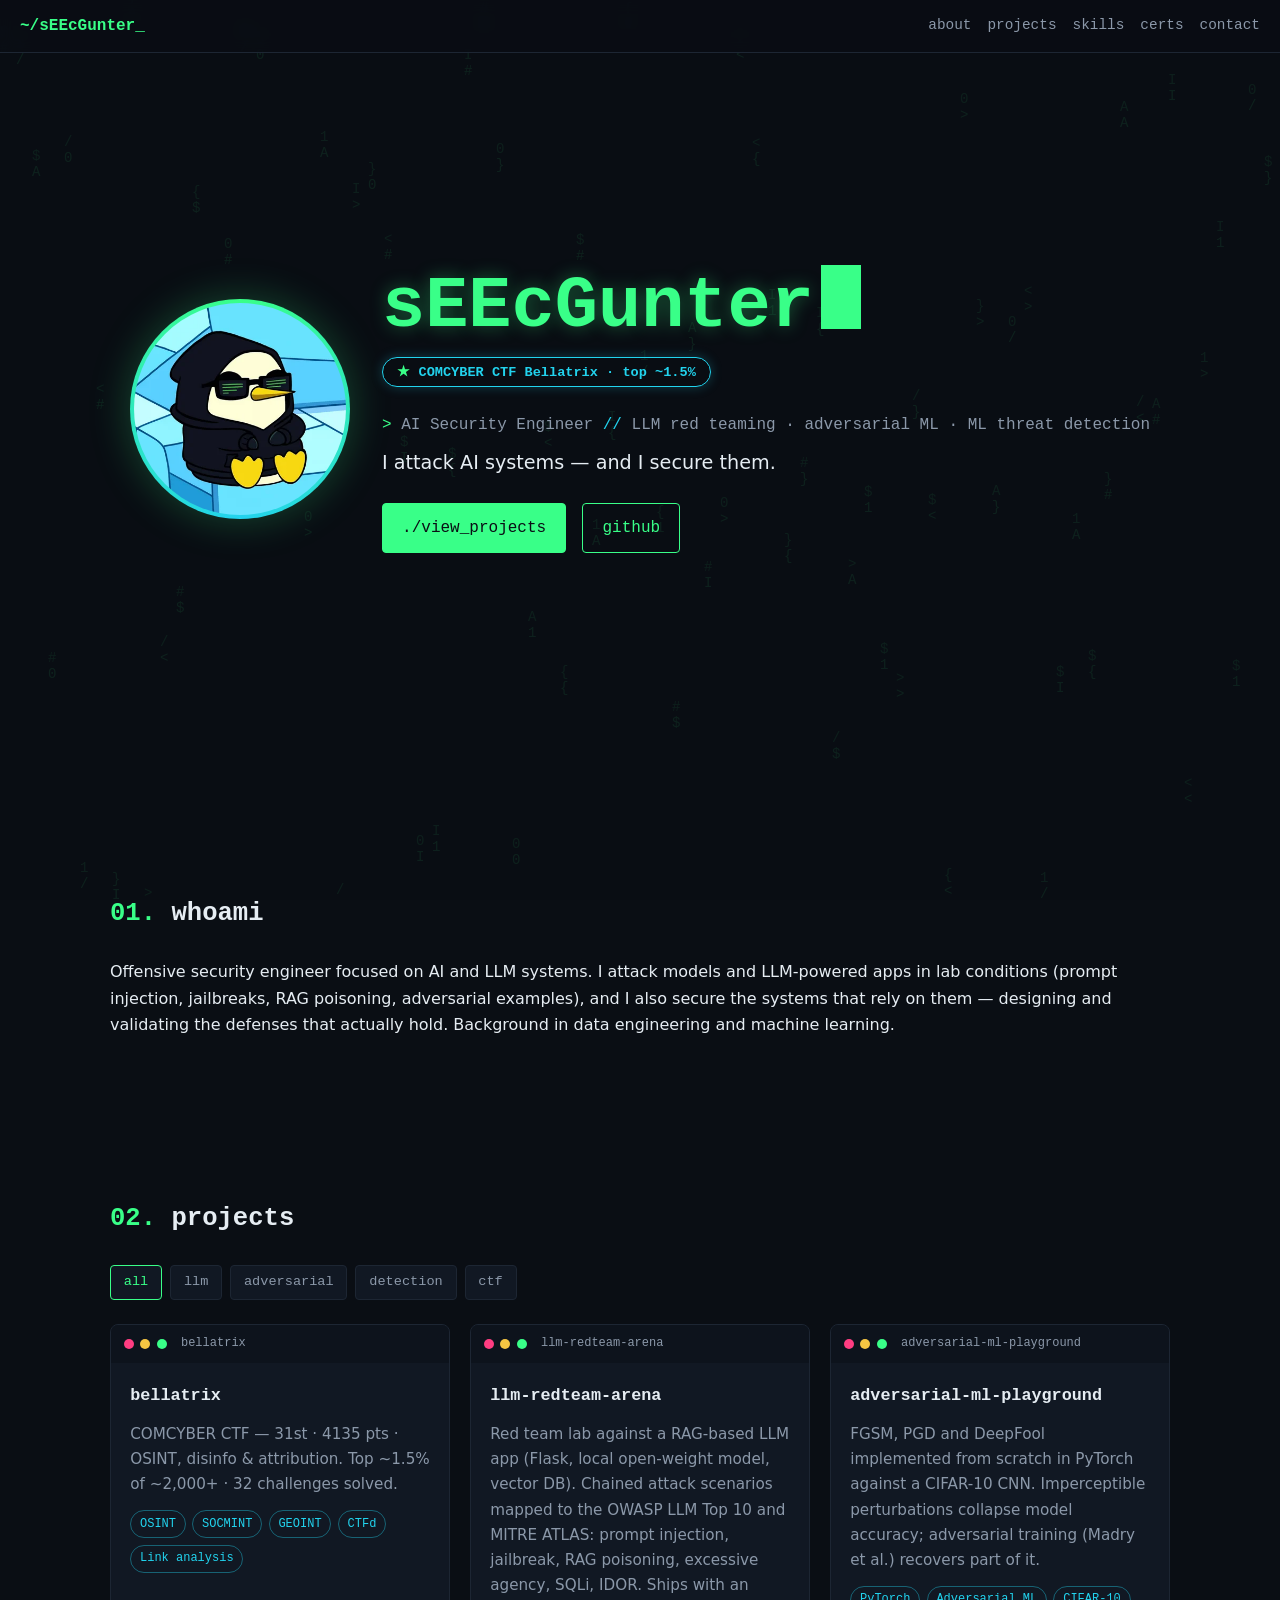
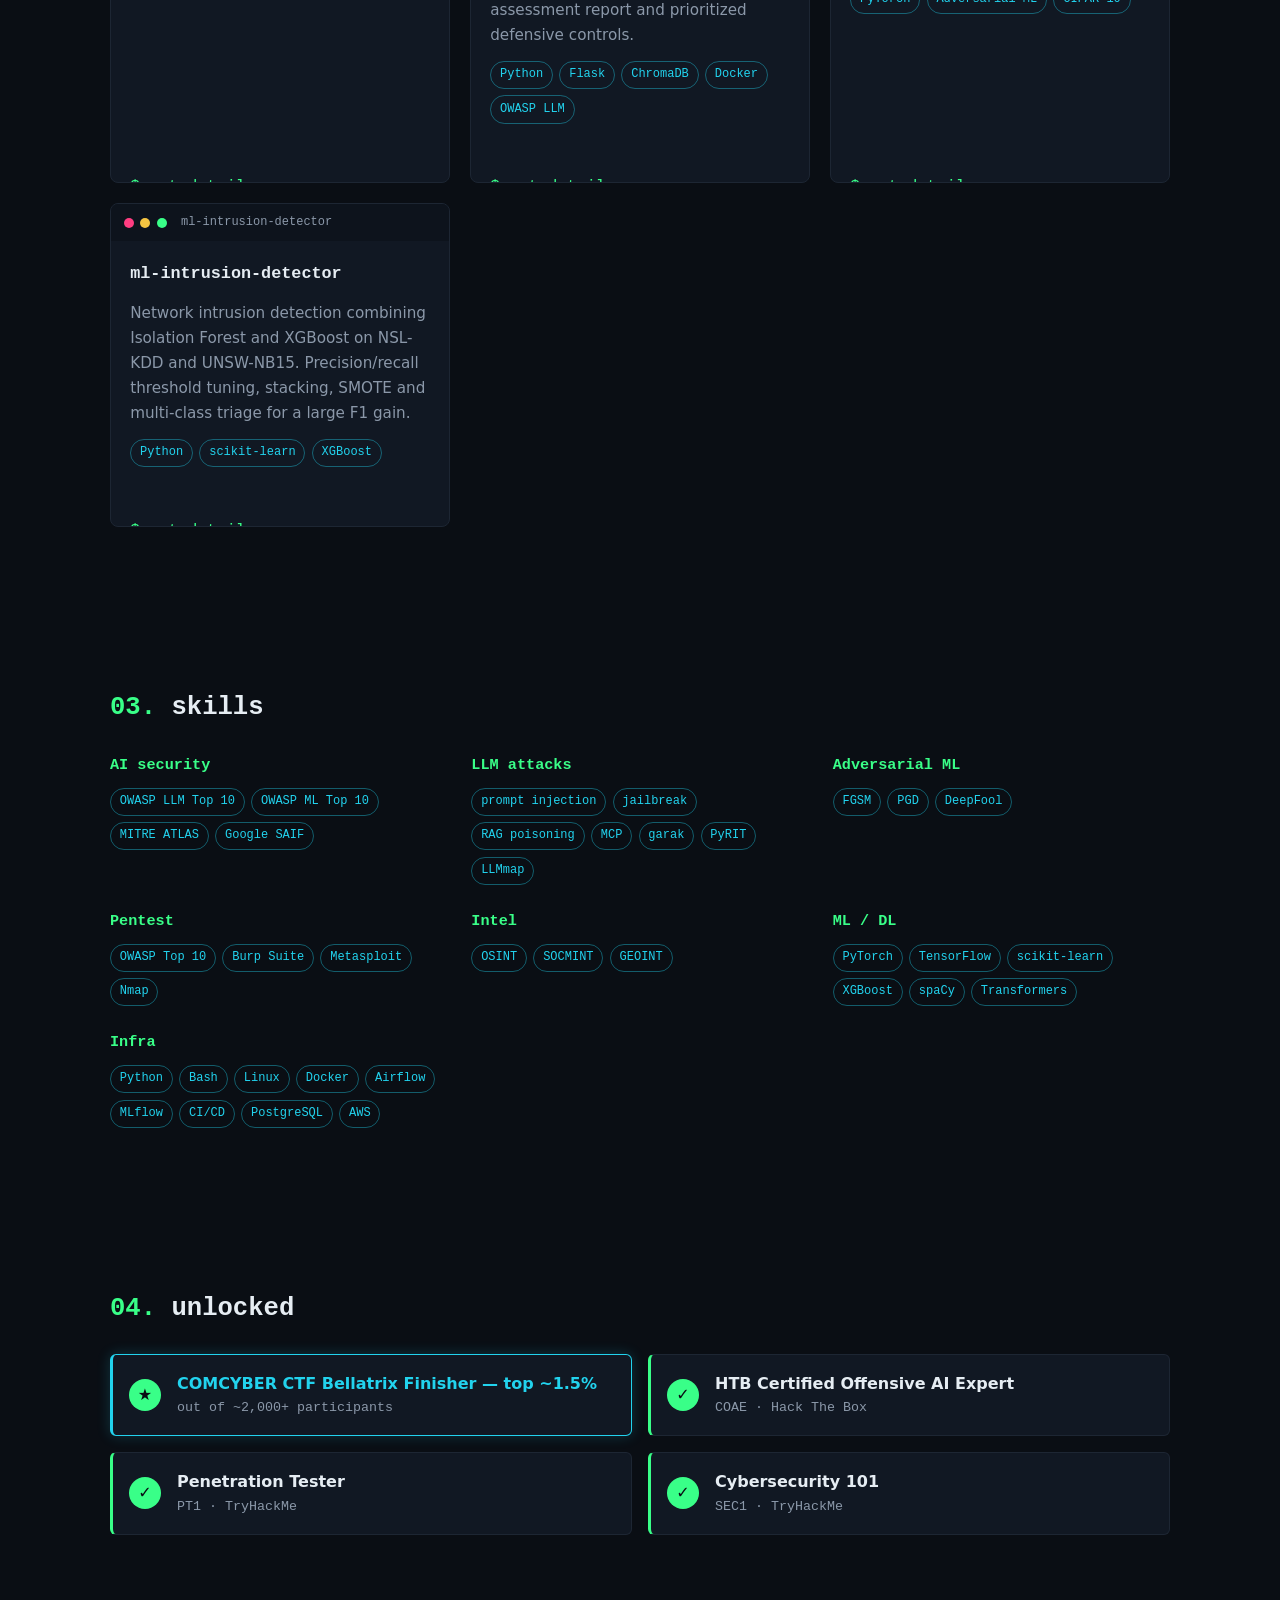
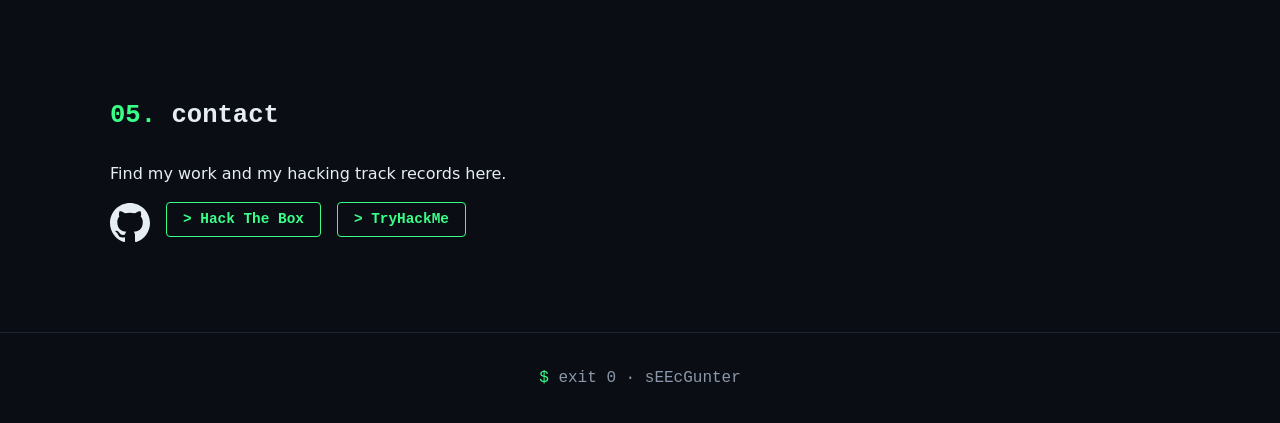
==== index.html @ 74805ffe "feat: Bellatrix CTF page + home card (top ~1.5% / ~2,000+)" ====
<!doctype html>
<html lang="en">
<head>
<meta charset="utf-8">
<meta name="viewport" content="width=device-width,initial-scale=1">
<title>sEEcGunter // AI Security Engineer</title>
<meta name="description" content="sEEcGunter: AI security engineer. LLM red teaming, adversarial ML and ML-based threat detection.">
<meta property="og:title" content="sEEcGunter // AI Security Engineer">
<meta property="og:description" content="Breaking AI systems to defend them better.">
<meta property="og:image" content="https://seecgunter.github.io/assets/avatar.webp">
<meta name="theme-color" content="#0a0e14">
<link rel="icon" href="assets/favicon.png">
<link rel="stylesheet" href="style.css">
</head>
<body>
<a class="skip" href="#main">Skip to content</a>
<canvas id="rain" aria-hidden="true"></canvas>
<header class="nav">
  <a class="brand" href="#top">~/sEEcGunter<span class="blink">_</span></a>
  <nav aria-label="Main">
    <a href="#about">about</a><a href="#projects">projects</a><a href="#skills">skills</a><a href="#certs">certs</a><a href="#contact">contact</a>
  </nav>
</header>
<main id="main">
<section id="top" class="hero">
  <div class="avatar-wrap"><img src="assets/avatar.webp" alt="sEEcGunter avatar: a hooded penguin wearing terminal sunglasses" width="200" height="200"></div>
  <div>
    <h1><span id="type" data-text="sEEcGunter">sEEcGunter</span><span class="cursor" aria-hidden="true"></span></h1>
    <p class="badge-ctf"><span class="g">★</span> COMCYBER CTF Bellatrix · top ~1.5%</p>
    <p class="prompt"><span class="g">&gt;</span> AI Security Engineer <span class="c">//</span> LLM red teaming · adversarial ML · ML threat detection</p>
    <p class="tag">I attack AI systems — and I secure them.</p>
    <div class="cta"><a class="btn" href="#projects">./view_projects</a><a class="btn ghost" href="https://github.com/sEEcGunter" rel="noopener">github</a></div>
  </div>
</section>

<section id="about" class="reveal">
  <h2><span class="g">01.</span> whoami</h2>
  <p>Offensive security engineer focused on AI and LLM systems. I attack models and LLM-powered apps in lab conditions (prompt injection, jailbreaks, RAG poisoning, adversarial examples), and I also secure the systems that rely on them — designing and validating the defenses that actually hold. Background in data engineering and machine learning.</p>
</section>

<section id="projects" class="reveal">
  <h2><span class="g">02.</span> projects</h2>
  <div class="filters" role="group" aria-label="Filter projects">
    <button class="on" data-f="all">all</button><button data-f="llm">llm</button><button data-f="adv">adversarial</button><button data-f="ids">detection</button><button data-f="ctf">ctf</button>
  </div>
  <div class="grid" id="grid">
    <article class="card" data-cat="ctf">
      <div class="bar"><i></i><i></i><i></i><span>bellatrix</span></div>
      <div class="body"><h3>bellatrix</h3>
      <p>COMCYBER CTF — 31st · 4135 pts · OSINT, disinfo &amp; attribution. Top ~1.5% of ~2,000+ · 32 challenges solved.</p>
      <ul class="tags"><li>OSINT</li><li>SOCMINT</li><li>GEOINT</li><li>CTFd</li><li>Link analysis</li></ul>
      <a class="link stretch" href="projects/bellatrix.html">$ cat details →</a></div>
    </article>
    <article class="card" data-cat="llm">
      <div class="bar"><i></i><i></i><i></i><span>llm-redteam-arena</span></div>
      <div class="body"><h3>llm-redteam-arena</h3>
      <p>Red team lab against a RAG-based LLM app (Flask, local open-weight model, vector DB). Chained attack scenarios mapped to the OWASP LLM Top 10 and MITRE ATLAS: prompt injection, jailbreak, RAG poisoning, excessive agency, SQLi, IDOR. Ships with an assessment report and prioritized defensive controls.</p>
      <ul class="tags"><li>Python</li><li>Flask</li><li>ChromaDB</li><li>Docker</li><li>OWASP LLM</li></ul>
      <a class="link stretch" href="projects/llm-redteam-arena.html">$ cat details →</a></div>
    </article>
    <article class="card" data-cat="adv">
      <div class="bar"><i></i><i></i><i></i><span>adversarial-ml-playground</span></div>
      <div class="body"><h3>adversarial-ml-playground</h3>
      <p>FGSM, PGD and DeepFool implemented from scratch in PyTorch against a CIFAR-10 CNN. Imperceptible perturbations collapse model accuracy; adversarial training (Madry et al.) recovers part of it.</p>
      <ul class="tags"><li>PyTorch</li><li>Adversarial ML</li><li>CIFAR-10</li></ul>
      <a class="link stretch" href="projects/adversarial-ml-playground.html">$ cat details →</a></div>
    </article>
    <article class="card" data-cat="ids">
      <div class="bar"><i></i><i></i><i></i><span>ml-intrusion-detector</span></div>
      <div class="body"><h3>ml-intrusion-detector</h3>
      <p>Network intrusion detection combining Isolation Forest and XGBoost on NSL-KDD and UNSW-NB15. Precision/recall threshold tuning, stacking, SMOTE and multi-class triage for a large F1 gain.</p>
      <ul class="tags"><li>Python</li><li>scikit-learn</li><li>XGBoost</li></ul>
      <a class="link stretch" href="projects/ml-intrusion-detector.html">$ cat details →</a></div>
    </article>
  </div>
</section>

<section id="skills" class="reveal">
  <h2><span class="g">03.</span> skills</h2>
  <div class="skills">
    <div><h3>AI security</h3><ul class="tags"><li>OWASP LLM Top 10</li><li>OWASP ML Top 10</li><li>MITRE ATLAS</li><li>Google SAIF</li></ul></div>
    <div><h3>LLM attacks</h3><ul class="tags"><li>prompt injection</li><li>jailbreak</li><li>RAG poisoning</li><li>MCP</li><li>garak</li><li>PyRIT</li><li>LLMmap</li></ul></div>
    <div><h3>Adversarial ML</h3><ul class="tags"><li>FGSM</li><li>PGD</li><li>DeepFool</li></ul></div>
    <div><h3>Pentest</h3><ul class="tags"><li>OWASP Top 10</li><li>Burp Suite</li><li>Metasploit</li><li>Nmap</li></ul></div>
    <div><h3>Intel</h3><ul class="tags"><li>OSINT</li><li>SOCMINT</li><li>GEOINT</li></ul></div>
    <div><h3>ML / DL</h3><ul class="tags"><li>PyTorch</li><li>TensorFlow</li><li>scikit-learn</li><li>XGBoost</li><li>spaCy</li><li>Transformers</li></ul></div>
    <div><h3>Infra</h3><ul class="tags"><li>Python</li><li>Bash</li><li>Linux</li><li>Docker</li><li>Airflow</li><li>MLflow</li><li>CI/CD</li><li>PostgreSQL</li><li>AWS</li></ul></div>
  </div>
</section>

<section id="certs" class="reveal">
  <h2><span class="g">04.</span> unlocked</h2>
  <ul class="certs">
    <li class="cert-top"><span class="k">★</span><b>COMCYBER CTF Bellatrix Finisher — top ~1.5%</b><small>out of ~2,000+ participants</small></li>
    <li><span class="k">✓</span><b>HTB Certified Offensive AI Expert</b><small>COAE · Hack The Box</small></li>
    <li><span class="k">✓</span><b>Penetration Tester</b><small>PT1 · TryHackMe</small></li>
    <li><span class="k">✓</span><b>Cybersecurity 101</b><small>SEC1 · TryHackMe</small></li>
  </ul>
</section>

<section id="contact" class="reveal">
  <h2><span class="g">05.</span> contact</h2>
  <p>Find my work and my hacking track records here.</p>
  <div class="socials">
  <a class="gh" href="https://github.com/sEEcGunter" rel="noopener noreferrer" aria-label="sEEcGunter on GitHub">
    <svg viewBox="0 0 16 16" width="40" height="40" aria-hidden="true"><path fill="currentColor" d="M8 0C3.58 0 0 3.58 0 8c0 3.54 2.29 6.53 5.47 7.59.4.07.55-.17.55-.38 0-.19-.01-.82-.01-1.49-2.01.37-2.53-.49-2.69-.94-.09-.23-.48-.94-.82-1.13-.28-.15-.68-.52-.01-.53.63-.01 1.08.58 1.23.82.72 1.21 1.87.87 2.33.66.07-.52.28-.87.51-1.07-1.78-.2-3.64-.89-3.64-3.95 0-.87.31-1.59.82-2.15-.08-.2-.36-1.02.08-2.12 0 0 .67-.21 2.2.82.64-.18 1.32-.27 2-.27.68 0 1.36.09 2 .27 1.53-1.04 2.2-.82 2.2-.82.44 1.1.16 1.92.08 2.12.51.56.82 1.27.82 2.15 0 3.07-1.87 3.75-3.65 3.95.29.25.54.73.54 1.48 0 1.07-.01 1.93-.01 2.2 0 .21.15.46.55.38A8.013 8.013 0 0016 8c0-4.42-3.58-8-8-8z"/></svg>
  </a>
  <a class="plat" href="https://profile.hackthebox.com/profile/019c6d99-c4ce-72be-875d-35ab79f6ef11" rel="noopener noreferrer">&gt; Hack The Box</a>
  <a class="plat" href="https://tryhackme.com/p/sEEcGunter" rel="noopener noreferrer">&gt; TryHackMe</a>
  </div>
</section>
</main>
<footer><span class="g">$</span> exit 0 · sEEcGunter</footer>
<script src="main.js"></script>
</body>
</html>
---- style.css ----
:root{--bg:#0a0e14;--sf:#111823;--tx:#e6edf3;--mu:#8b98a9;--g:#39ff88;--c:#22d3ee;--m:#ff3d81;--mono:ui-monospace,SFMono-Regular,Menlo,Consolas,monospace}
*{box-sizing:border-box;margin:0;padding:0}
html{scroll-behavior:smooth}
body{background:var(--bg);color:var(--tx);font:16px/1.65 system-ui,sans-serif}
#rain{position:fixed;inset:0;z-index:-1;opacity:.08}
a{color:var(--c)}
.g{color:var(--g)}.c{color:var(--c)}
.skip{position:absolute;left:-999px}.skip:focus{left:1rem;top:1rem;background:var(--g);color:var(--bg);padding:.5rem;z-index:9}
:focus-visible{outline:2px solid var(--g);outline-offset:3px}
.nav{position:sticky;top:0;z-index:5;display:flex;justify-content:space-between;align-items:center;gap:1rem;flex-wrap:wrap;padding:.8rem 1.25rem;background:rgba(10,14,20,.85);backdrop-filter:blur(8px);border-bottom:1px solid #1d2633;font-family:var(--mono)}
.brand{color:var(--g);text-decoration:none;font-weight:700}
.nav nav{display:flex;gap:1rem;flex-wrap:wrap}
.nav nav a{color:var(--mu);text-decoration:none;font-size:.9rem}
.nav nav a.active,.nav nav a:hover{color:var(--g)}
main{max-width:1100px;margin:0 auto;padding:0 1.25rem}
section{padding:5rem 0}
h1,h2,h3{font-family:var(--mono)}
h2{font-size:1.6rem;margin-bottom:1.5rem}
.hero{min-height:min(90vh,760px);display:flex;flex-direction:column;justify-content:center;gap:2rem;padding-top:2rem}
.avatar-wrap{width:160px;height:160px;border-radius:50%;padding:4px;background:conic-gradient(var(--g),var(--c),var(--g));animation:spin 6s linear infinite;box-shadow:0 0 40px rgba(57,255,136,.25)}
.avatar-wrap img{width:100%;height:100%;border-radius:50%;display:block;animation:spin 6s linear infinite reverse}
@keyframes spin{to{transform:rotate(360deg)}}
h1{font-size:clamp(2.4rem,8vw,4.5rem);line-height:1.1;color:var(--g);text-shadow:0 0 18px rgba(57,255,136,.35)}
.cursor{display:inline-block;width:.55em;height:.9em;background:var(--g);margin-left:.1em;vertical-align:-.05em;animation:bl 1s steps(1) infinite}
.blink{animation:bl 1s steps(1) infinite}
@keyframes bl{50%{opacity:0}}
.prompt{font-family:var(--mono);color:var(--mu);margin:1rem 0 .5rem}
.tag{font-size:1.2rem}
.cta{display:flex;gap:1rem;margin-top:1.5rem;flex-wrap:wrap}
.btn{font-family:var(--mono);padding:.7rem 1.2rem;border:1px solid var(--g);color:var(--bg);background:var(--g);text-decoration:none;border-radius:4px;transition:.2s}
.btn:hover{box-shadow:0 0 20px rgba(57,255,136,.5)}
.btn.ghost{background:transparent;color:var(--g)}
.filters{display:flex;gap:.5rem;flex-wrap:wrap;margin-bottom:1.5rem}
.filters button{font:inherit;font-family:var(--mono);font-size:.85rem;background:var(--sf);color:var(--mu);border:1px solid #1d2633;padding:.35rem .8rem;border-radius:4px;cursor:pointer}
.filters button.on,.filters button:hover{color:var(--g);border-color:var(--g)}
.grid{display:grid;gap:1.25rem;grid-template-columns:1fr}
.card{background:var(--sf);border:1px solid #1d2633;border-radius:8px;overflow:hidden;transition:transform .25s,border-color .25s,box-shadow .25s;transform-style:preserve-3d}
.card:hover{border-color:var(--g);box-shadow:0 0 24px rgba(57,255,136,.18)}
.card.hide{display:none}
.bar{display:flex;align-items:center;gap:.4rem;padding:.55rem .8rem;background:#0d131c;font-family:var(--mono);font-size:.75rem;color:var(--mu)}
.bar i{width:10px;height:10px;border-radius:50%;background:var(--m)}.bar i:nth-child(2){background:#f5c542}.bar i:nth-child(3){background:var(--g)}
.bar span{margin-left:.5rem}
.body{padding:1.2rem;display:flex;flex-direction:column;gap:.8rem;height:100%}
.body h3{color:var(--tx);font-size:1.05rem}
.body p{color:var(--mu);font-size:.95rem}
.tags{list-style:none;display:flex;flex-wrap:wrap;gap:.4rem}
.tags li{font-family:var(--mono);font-size:.75rem;padding:.2rem .55rem;border:1px solid rgba(34,211,238,.4);color:var(--c);border-radius:999px}
.link{font-family:var(--mono);color:var(--g);text-decoration:none;margin-top:auto}
.skills{display:grid;gap:1.5rem;grid-template-columns:1fr}
.skills h3{font-size:.95rem;color:var(--g);margin-bottom:.6rem}
.certs{list-style:none;display:grid;gap:1rem;grid-template-columns:1fr}
.certs li{display:grid;grid-template-columns:auto 1fr;column-gap:1rem;align-items:center;background:var(--sf);border:1px solid #1d2633;border-left:3px solid var(--g);padding:1rem;border-radius:6px}
.certs .k{grid-row:span 2;color:var(--bg);background:var(--g);width:2rem;height:2rem;border-radius:50%;display:grid;place-items:center;font-weight:700}
.certs small{color:var(--mu);font-family:var(--mono)}
.gh{display:inline-block;color:var(--tx);margin-top:1rem;transition:.2s}.gh:hover{color:var(--g);transform:scale(1.1)}
footer{text-align:center;padding:2rem;font-family:var(--mono);color:var(--mu);border-top:1px solid #1d2633}
.reveal{opacity:0;transform:translateY(12px);transition:opacity .6s,transform .6s}
.reveal.in{opacity:1;transform:none}
@media(min-width:768px){.grid,.skills,.certs{grid-template-columns:repeat(2,1fr)}.hero{flex-direction:row;align-items:center}.avatar-wrap{width:220px;height:220px;flex-shrink:0}}
@media(min-width:1100px){.grid,.skills{grid-template-columns:repeat(3,1fr)}}
@media(prefers-reduced-motion:reduce){*{animation:none!important;transition:none!important;scroll-behavior:auto!important}.reveal{opacity:1;transform:none}#rain{display:none}}
.card{position:relative;cursor:pointer}
.link.stretch::after{content:"";position:absolute;inset:0}
.badge-ctf{display:inline-block;font:600 .85rem var(--mono);color:var(--c);border:1px solid var(--c);border-radius:999px;padding:.35rem .9rem;margin:.6rem 0;box-shadow:0 0 12px rgba(34,211,238,.25)}
.cert-top{border-color:var(--c)!important;box-shadow:0 0 14px rgba(34,211,238,.2)}
.cert-top b{color:var(--c)}
.socials{display:flex;gap:1rem;align-items:center;flex-wrap:wrap}
.plat{font:600 .9rem var(--mono);color:var(--g);border:1px solid var(--g);border-radius:4px;padding:.55rem 1rem;text-decoration:none}
.plat:hover,.plat:focus-visible{background:rgba(57,255,136,.1);box-shadow:0 0 12px rgba(57,255,136,.3)}
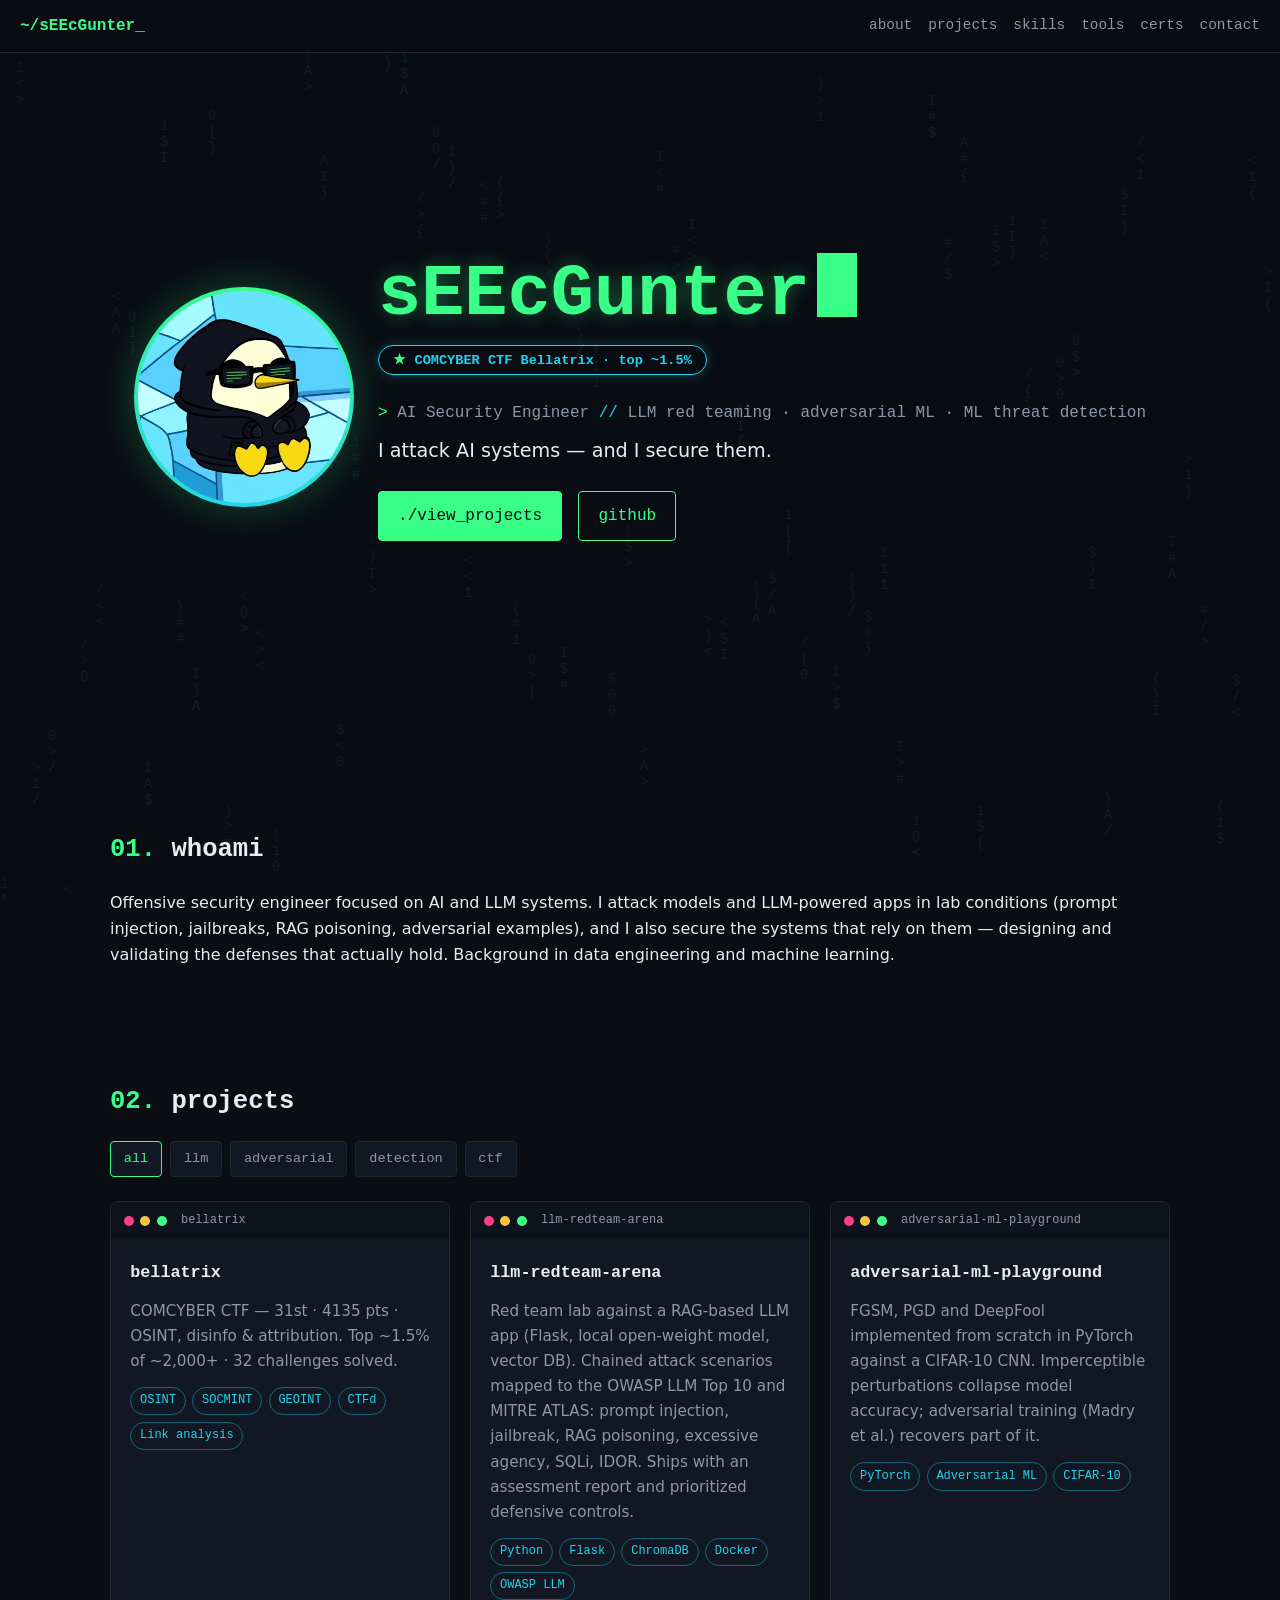
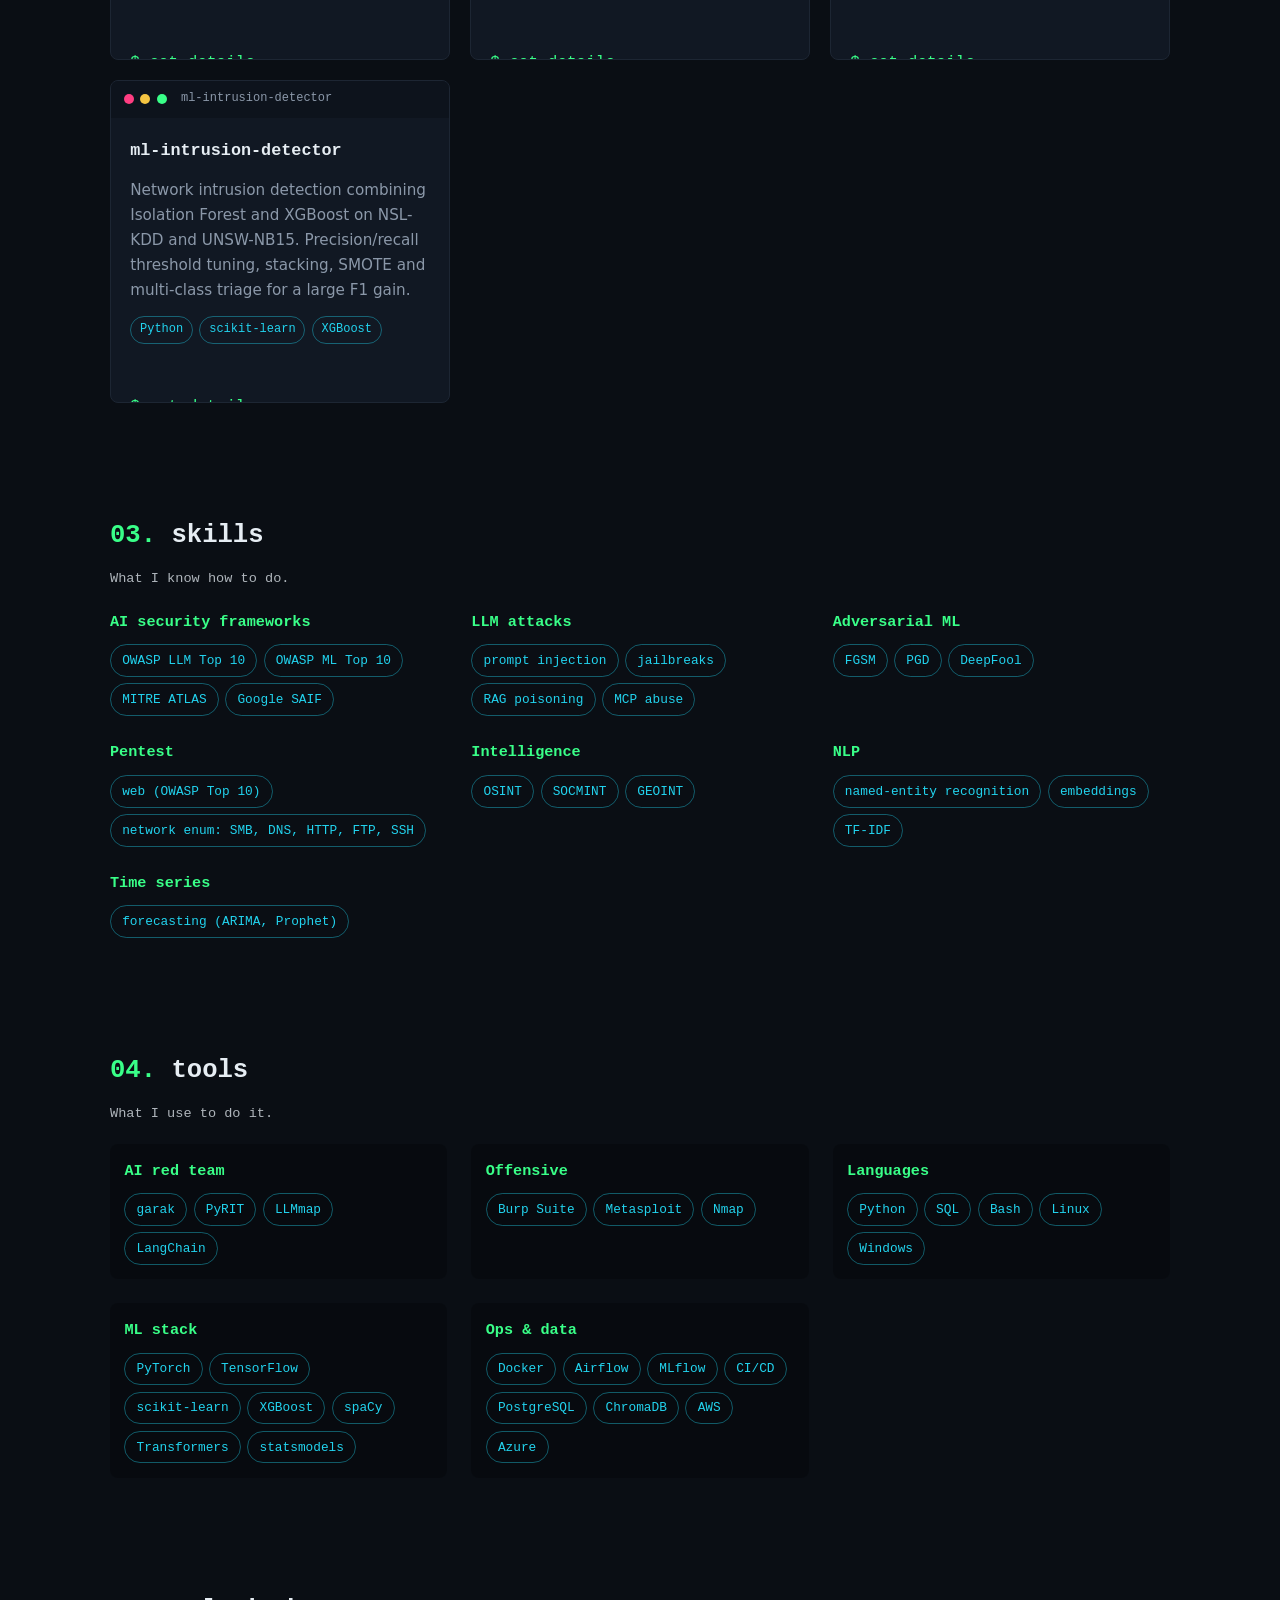
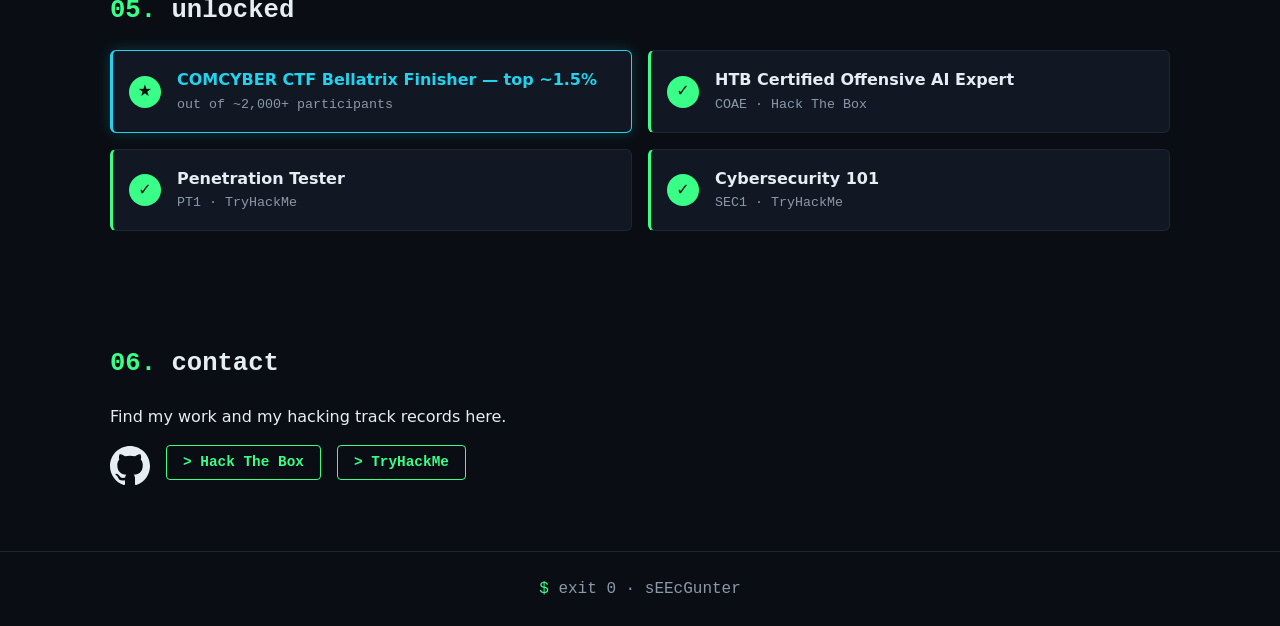
==== commit 946be1b7: "Split Skills and Tools sections" ====
--- a/index.html
+++ b/index.html
@@ -18,7 +18,7 @@
 <header class="nav">
   <a class="brand" href="#top">~/sEEcGunter<span class="blink">_</span></a>
   <nav aria-label="Main">
-    <a href="#about">about</a><a href="#projects">projects</a><a href="#skills">skills</a><a href="#certs">certs</a><a href="#contact">contact</a>
+    <a href="#about">about</a><a href="#projects">projects</a><a href="#skills">skills</a><a href="#tools">tools</a><a href="#certs">certs</a><a href="#contact">contact</a>
   </nav>
 </header>
 <main id="main">
@@ -77,19 +77,32 @@
 
 <section id="skills" class="reveal">
   <h2><span class="g">03.</span> skills</h2>
+  <p class="sub">What I know how to do.</p>
   <div class="skills">
-    <div><h3>AI security</h3><ul class="tags"><li>OWASP LLM Top 10</li><li>OWASP ML Top 10</li><li>MITRE ATLAS</li><li>Google SAIF</li></ul></div>
-    <div><h3>LLM attacks</h3><ul class="tags"><li>prompt injection</li><li>jailbreak</li><li>RAG poisoning</li><li>MCP</li><li>garak</li><li>PyRIT</li><li>LLMmap</li></ul></div>
+    <div><h3>AI security frameworks</h3><ul class="tags"><li>OWASP LLM Top 10</li><li>OWASP ML Top 10</li><li>MITRE ATLAS</li><li>Google SAIF</li></ul></div>
+    <div><h3>LLM attacks</h3><ul class="tags"><li>prompt injection</li><li>jailbreaks</li><li>RAG poisoning</li><li>MCP abuse</li></ul></div>
     <div><h3>Adversarial ML</h3><ul class="tags"><li>FGSM</li><li>PGD</li><li>DeepFool</li></ul></div>
-    <div><h3>Pentest</h3><ul class="tags"><li>OWASP Top 10</li><li>Burp Suite</li><li>Metasploit</li><li>Nmap</li></ul></div>
-    <div><h3>Intel</h3><ul class="tags"><li>OSINT</li><li>SOCMINT</li><li>GEOINT</li></ul></div>
-    <div><h3>ML / DL</h3><ul class="tags"><li>PyTorch</li><li>TensorFlow</li><li>scikit-learn</li><li>XGBoost</li><li>spaCy</li><li>Transformers</li></ul></div>
-    <div><h3>Infra</h3><ul class="tags"><li>Python</li><li>Bash</li><li>Linux</li><li>Docker</li><li>Airflow</li><li>MLflow</li><li>CI/CD</li><li>PostgreSQL</li><li>AWS</li></ul></div>
+    <div><h3>Pentest</h3><ul class="tags"><li>web (OWASP Top 10)</li><li>network enum: SMB, DNS, HTTP, FTP, SSH</li></ul></div>
+    <div><h3>Intelligence</h3><ul class="tags"><li>OSINT</li><li>SOCMINT</li><li>GEOINT</li></ul></div>
+    <div><h3>NLP</h3><ul class="tags"><li>named-entity recognition</li><li>embeddings</li><li>TF-IDF</li></ul></div>
+    <div><h3>Time series</h3><ul class="tags"><li>forecasting (ARIMA, Prophet)</li></ul></div>
+  </div>
+</section>
+
+<section id="tools" class="reveal tools-sec">
+  <h2><span class="g">04.</span> tools</h2>
+  <p class="sub">What I use to do it.</p>
+  <div class="skills tools">
+    <div><h3>AI red team</h3><ul class="tags"><li>garak</li><li>PyRIT</li><li>LLMmap</li><li>LangChain</li></ul></div>
+    <div><h3>Offensive</h3><ul class="tags"><li>Burp Suite</li><li>Metasploit</li><li>Nmap</li></ul></div>
+    <div><h3>Languages</h3><ul class="tags"><li>Python</li><li>SQL</li><li>Bash</li><li>Linux</li><li>Windows</li></ul></div>
+    <div><h3>ML stack</h3><ul class="tags"><li>PyTorch</li><li>TensorFlow</li><li>scikit-learn</li><li>XGBoost</li><li>spaCy</li><li>Transformers</li><li>statsmodels</li></ul></div>
+    <div><h3>Ops &amp; data</h3><ul class="tags"><li>Docker</li><li>Airflow</li><li>MLflow</li><li>CI/CD</li><li>PostgreSQL</li><li>ChromaDB</li><li>AWS</li><li>Azure</li></ul></div>
   </div>
 </section>
 
 <section id="certs" class="reveal">
-  <h2><span class="g">04.</span> unlocked</h2>
+  <h2><span class="g">05.</span> unlocked</h2>
   <ul class="certs">
     <li class="cert-top"><span class="k">★</span><b>COMCYBER CTF Bellatrix Finisher — top ~1.5%</b><small>out of ~2,000+ participants</small></li>
     <li><span class="k">✓</span><b>HTB Certified Offensive AI Expert</b><small>COAE · Hack The Box</small></li>
@@ -99,7 +112,7 @@
 </section>
 
 <section id="contact" class="reveal">
-  <h2><span class="g">05.</span> contact</h2>
+  <h2><span class="g">06.</span> contact</h2>
   <p>Find my work and my hacking track records here.</p>
   <div class="socials">
   <a class="gh" href="https://github.com/sEEcGunter" rel="noopener noreferrer" aria-label="sEEcGunter on GitHub">
--- a/style.css
+++ b/style.css
@@ -13,10 +13,10 @@
 .nav nav a{color:var(--mu);text-decoration:none;font-size:.9rem}
 .nav nav a.active,.nav nav a:hover{color:var(--g)}
 main{max-width:1100px;margin:0 auto;padding:0 1.25rem}
-section{padding:5rem 0}
+section{padding:3.5rem 0}
 h1,h2,h3{font-family:var(--mono)}
-h2{font-size:1.6rem;margin-bottom:1.5rem}
-.hero{min-height:min(90vh,760px);display:flex;flex-direction:column;justify-content:center;gap:2rem;padding-top:2rem}
+h2{font-size:1.6rem;margin-bottom:1.15rem}
+.hero{min-height:min(88vh,720px);display:flex;flex-direction:column;justify-content:center;gap:1.5rem;padding-top:1.5rem}
 .avatar-wrap{width:160px;height:160px;border-radius:50%;padding:4px;background:conic-gradient(var(--g),var(--c),var(--g));animation:spin 6s linear infinite;box-shadow:0 0 40px rgba(57,255,136,.25)}
 .avatar-wrap img{width:100%;height:100%;border-radius:50%;display:block;animation:spin 6s linear infinite reverse}
 @keyframes spin{to{transform:rotate(360deg)}}
@@ -53,7 +53,7 @@
 .certs .k{grid-row:span 2;color:var(--bg);background:var(--g);width:2rem;height:2rem;border-radius:50%;display:grid;place-items:center;font-weight:700}
 .certs small{color:var(--mu);font-family:var(--mono)}
 .gh{display:inline-block;color:var(--tx);margin-top:1rem;transition:.2s}.gh:hover{color:var(--g);transform:scale(1.1)}
-footer{text-align:center;padding:2rem;font-family:var(--mono);color:var(--mu);border-top:1px solid #1d2633}
+footer{text-align:center;padding:1.5rem;font-family:var(--mono);color:var(--mu);border-top:1px solid #1d2633}
 .reveal{opacity:0;transform:translateY(12px);transition:opacity .6s,transform .6s}
 .reveal.in{opacity:1;transform:none}
 @media(min-width:768px){.grid,.skills,.certs{grid-template-columns:repeat(2,1fr)}.hero{flex-direction:row;align-items:center}.avatar-wrap{width:220px;height:220px;flex-shrink:0}}
@@ -67,3 +67,7 @@
 .socials{display:flex;gap:1rem;align-items:center;flex-wrap:wrap}
 .plat{font:600 .9rem var(--mono);color:var(--g);border:1px solid var(--g);border-radius:4px;padding:.55rem 1rem;text-decoration:none}
 .plat:hover,.plat:focus-visible{background:rgba(57,255,136,.1);box-shadow:0 0 12px rgba(57,255,136,.3)}
+
+.sub{font-family:var(--mono);font-size:.85rem;opacity:.75;margin:-.5rem 0 1.2rem}
+.skills .tags li{font-size:.8rem;padding:.3rem .7rem}
+.tools > div{background:rgba(0,0,0,.25);border-radius:8px;padding:.9rem}
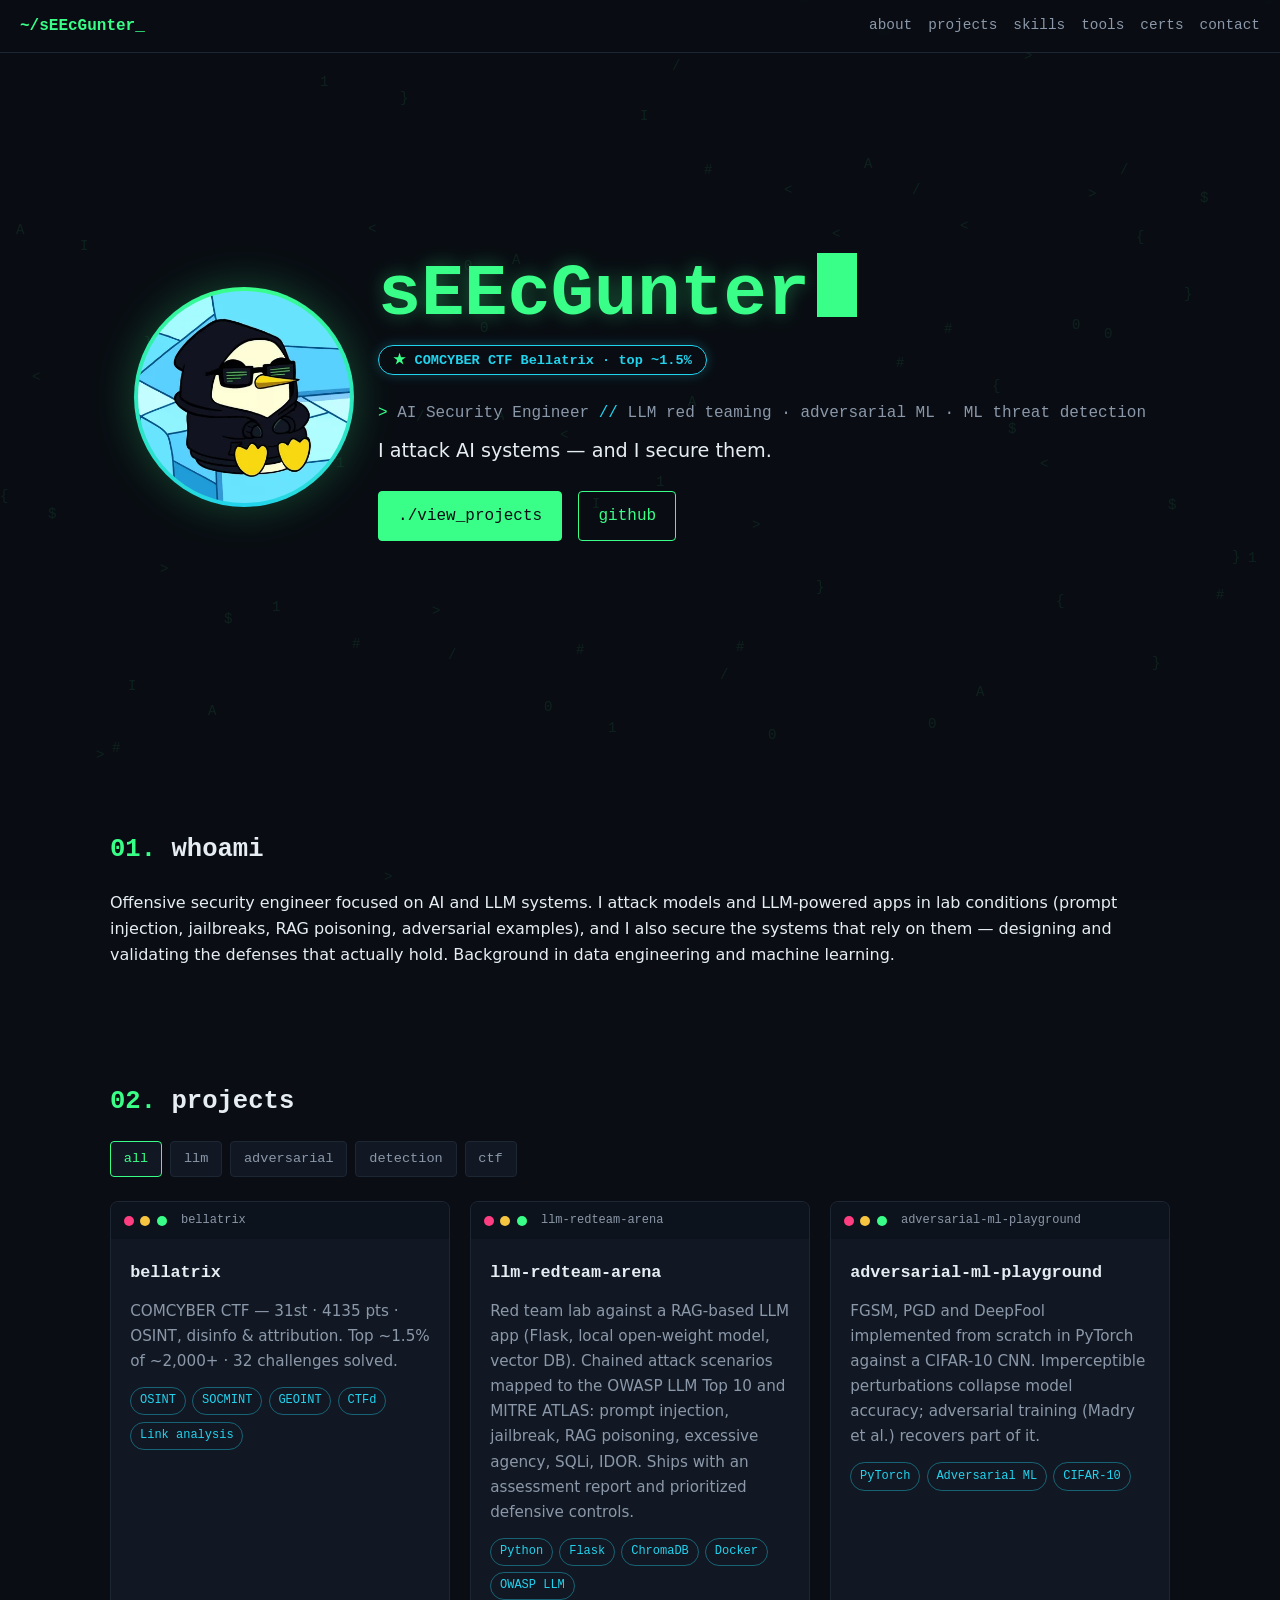
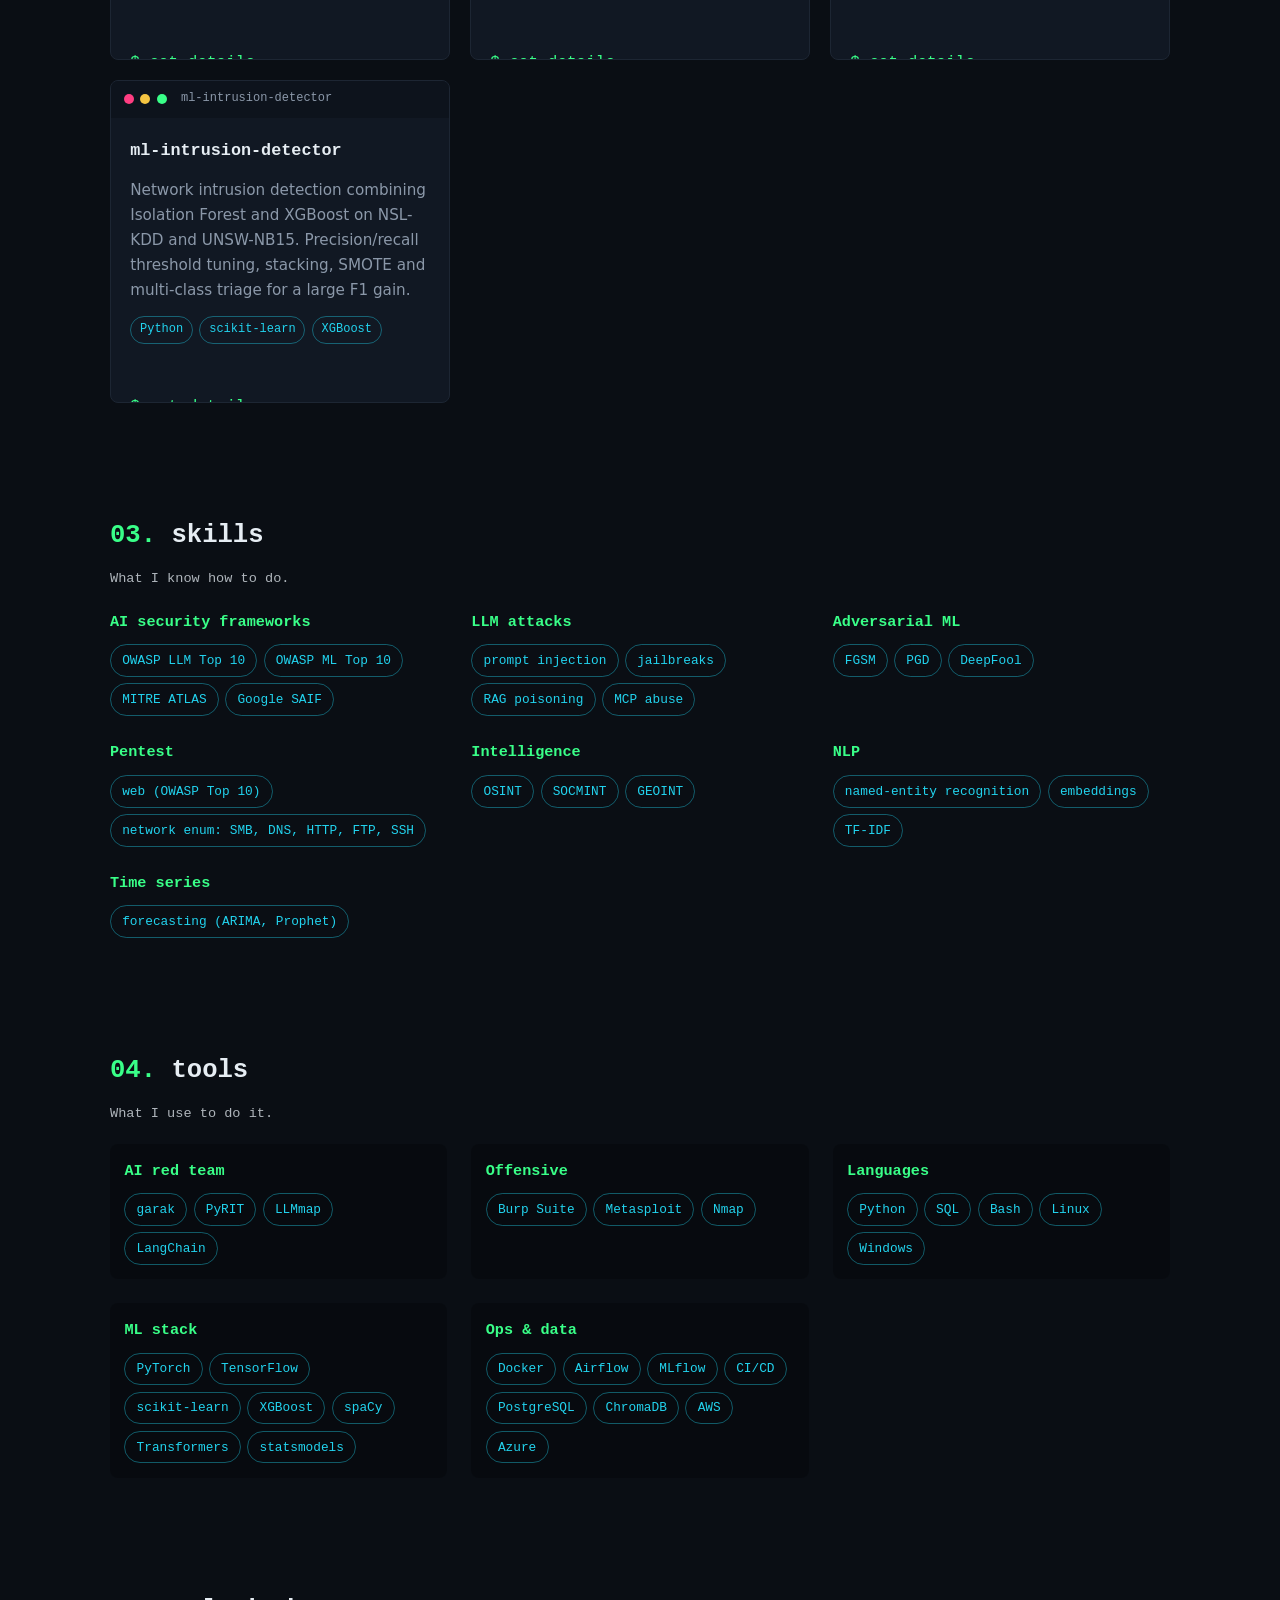
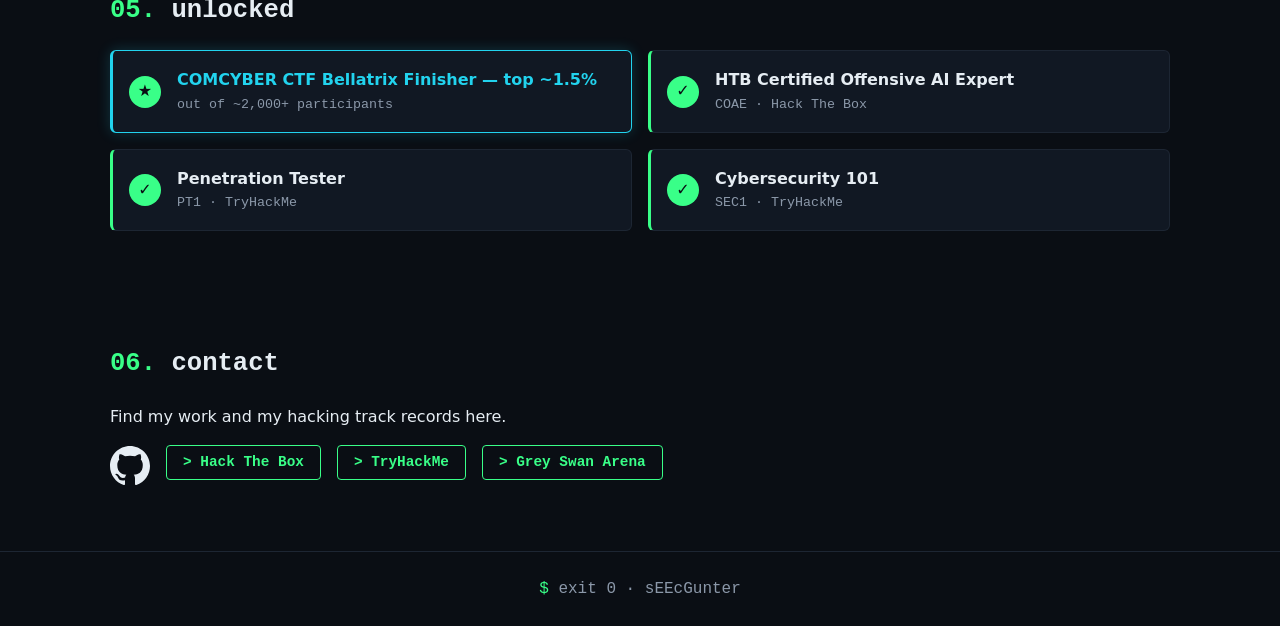
==== commit 45b467e6: "Add Grey Swan Arena contact link" ====
--- a/index.html
+++ b/index.html
@@ -120,6 +120,7 @@
   </a>
   <a class="plat" href="https://profile.hackthebox.com/profile/019c6d99-c4ce-72be-875d-35ab79f6ef11" rel="noopener noreferrer">&gt; Hack The Box</a>
   <a class="plat" href="https://tryhackme.com/p/sEEcGunter" rel="noopener noreferrer">&gt; TryHackMe</a>
+  <a class="plat" href="https://app.grayswan.ai/arena/user/6a9add301ba06ae57cdb62d8" rel="noopener noreferrer">&gt; Grey Swan Arena</a>
   </div>
 </section>
 </main>
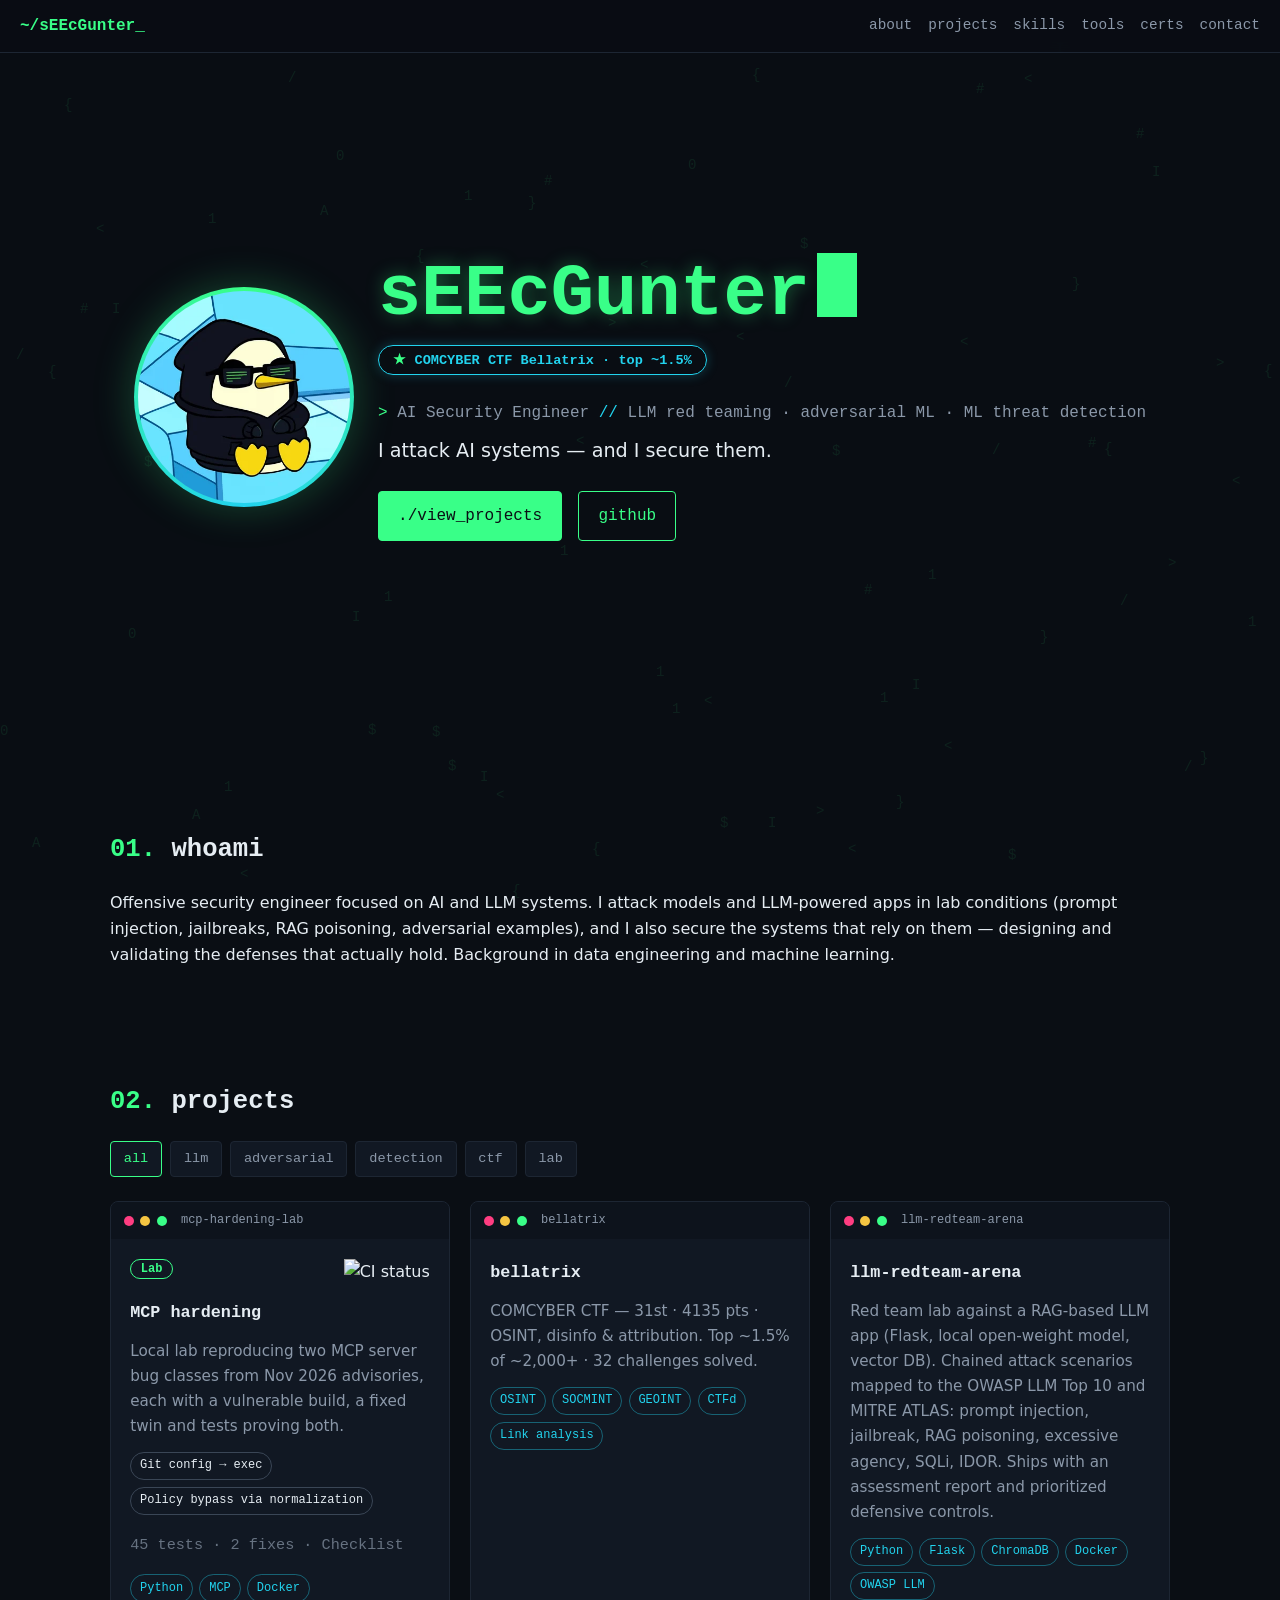
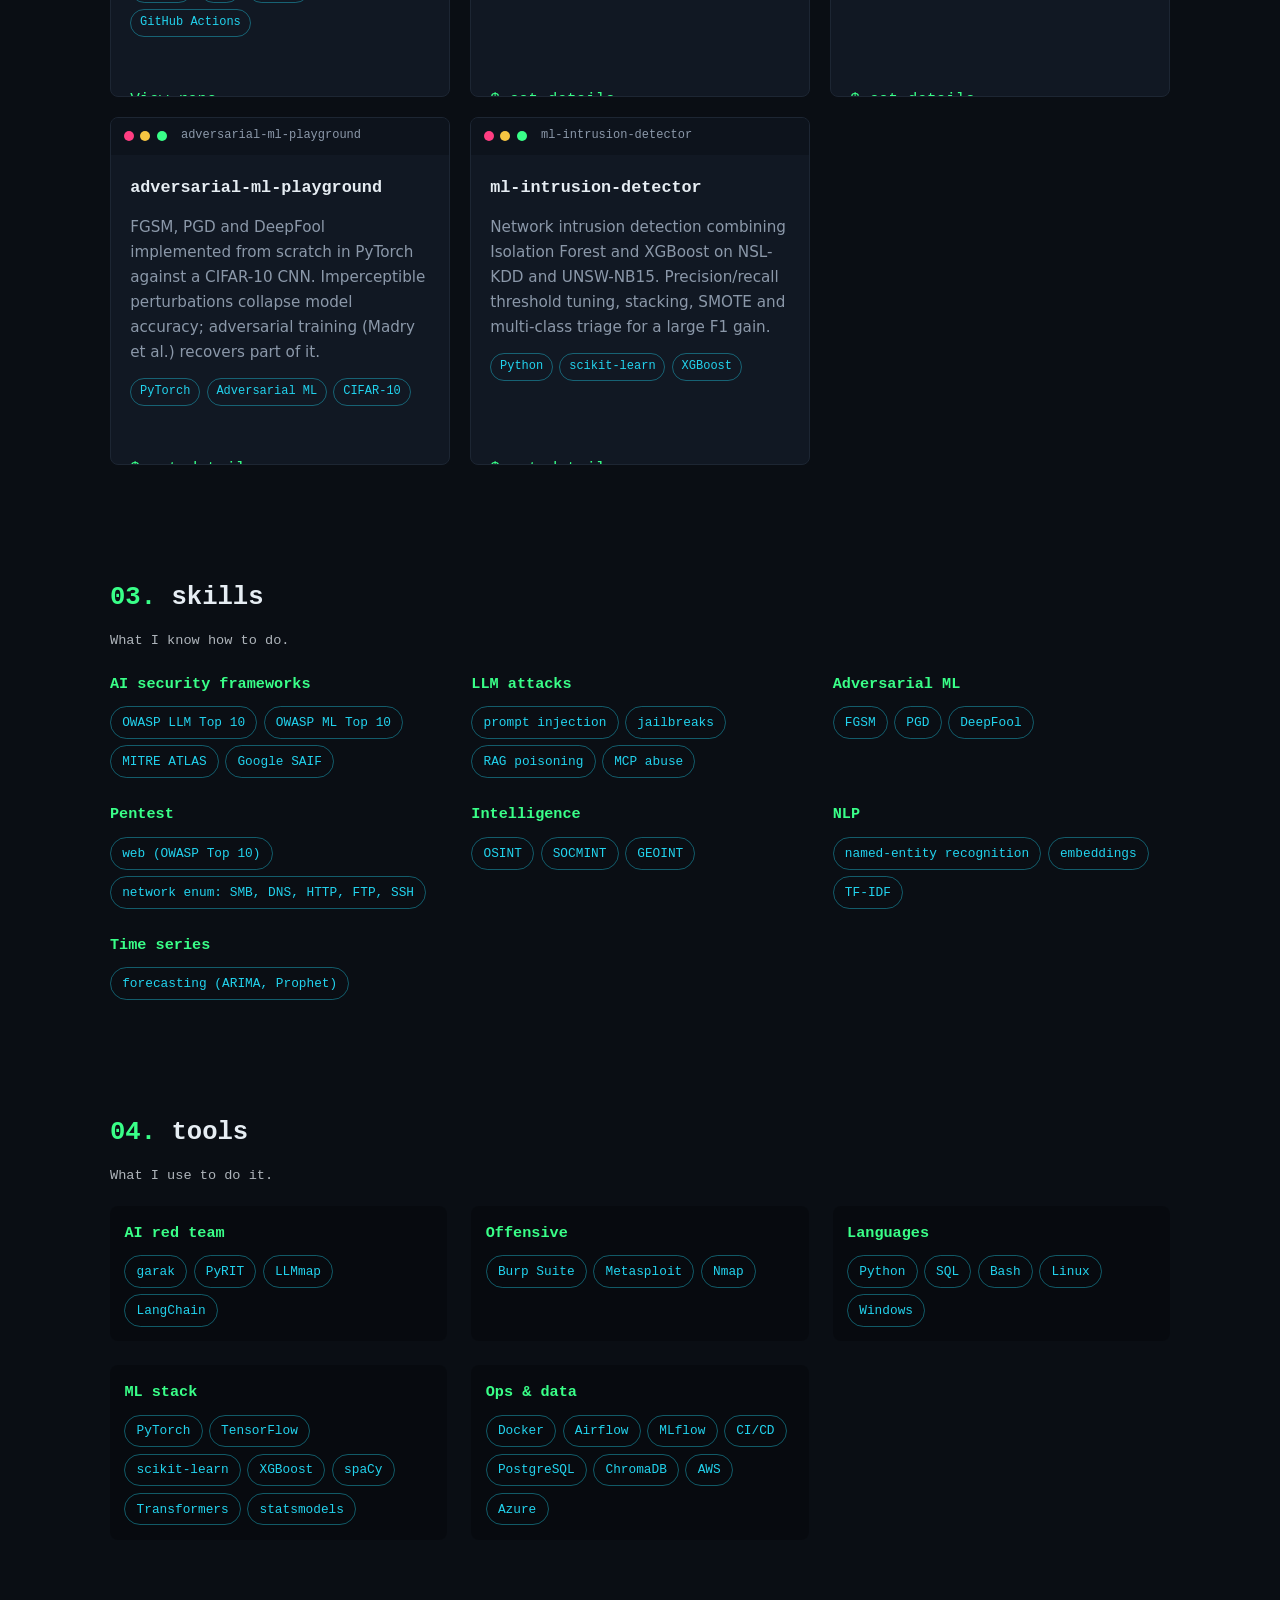
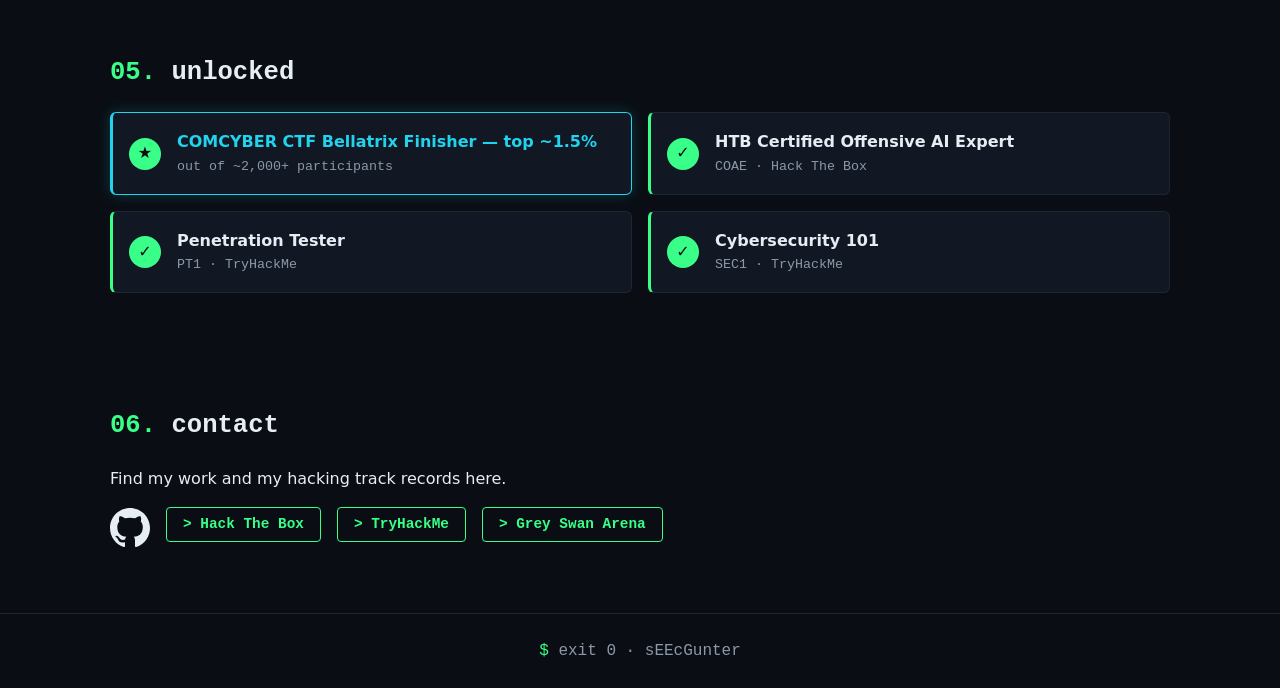
==== commit e64d419f: "Add MCP hardening lab card, aria-pressed on filters" ====
--- a/index.html
+++ b/index.html
@@ -41,9 +41,19 @@
 <section id="projects" class="reveal">
   <h2><span class="g">02.</span> projects</h2>
   <div class="filters" role="group" aria-label="Filter projects">
-    <button class="on" data-f="all">all</button><button data-f="llm">llm</button><button data-f="adv">adversarial</button><button data-f="ids">detection</button><button data-f="ctf">ctf</button>
+    <button class="on" aria-pressed="true" data-f="all">all</button><button aria-pressed="false" data-f="llm">llm</button><button aria-pressed="false" data-f="adv">adversarial</button><button aria-pressed="false" data-f="ids">detection</button><button aria-pressed="false" data-f="ctf">ctf</button><button aria-pressed="false" data-f="lab">lab</button>
   </div>
   <div class="grid" id="grid">
+    <article class="card" data-cat="lab">
+      <div class="bar"><i></i><i></i><i></i><span>mcp-hardening-lab</span></div>
+      <div class="body"><div class="head"><span class="kind">Lab</span><img class="ci" src="https://github.com/sEEcGunter/mcp-hardening-lab/actions/workflows/test.yml/badge.svg" alt="CI status" height="20"></div>
+      <h3>MCP hardening</h3>
+      <p>Local lab reproducing two MCP server bug classes from Nov 2026 advisories, each with a vulnerable build, a fixed twin and tests proving both.</p>
+      <ul class="tags bugs"><li>Git config → exec</li><li>Policy bypass via normalization</li></ul>
+      <p class="proof">45 tests · 2 fixes · Checklist</p>
+      <ul class="tags"><li>Python</li><li>MCP</li><li>Docker</li><li>GitHub Actions</li></ul>
+      <a class="link stretch" href="https://github.com/sEEcGunter/mcp-hardening-lab" target="_blank" rel="noopener">View repo →</a></div>
+    </article>
     <article class="card" data-cat="ctf">
       <div class="bar"><i></i><i></i><i></i><span>bellatrix</span></div>
       <div class="body"><h3>bellatrix</h3>
--- a/style.css
+++ b/style.css
@@ -71,3 +71,8 @@
 .sub{font-family:var(--mono);font-size:.85rem;opacity:.75;margin:-.5rem 0 1.2rem}
 .skills .tags li{font-size:.8rem;padding:.3rem .7rem}
 .tools > div{background:rgba(0,0,0,.25);border-radius:8px;padding:.9rem}
+.card .head{display:flex;flex-wrap:wrap;align-items:center;justify-content:space-between;gap:.5rem;margin-bottom:.4rem}
+.kind{font:600 .75rem var(--mono);color:var(--g);border:1px solid var(--g);border-radius:999px;padding:.15rem .6rem}
+.ci{display:block;height:20px;width:auto}
+.tags.bugs li{color:inherit;border-color:#3a4656}
+.proof{font:.8rem var(--mono);opacity:.7;margin:.5rem 0}
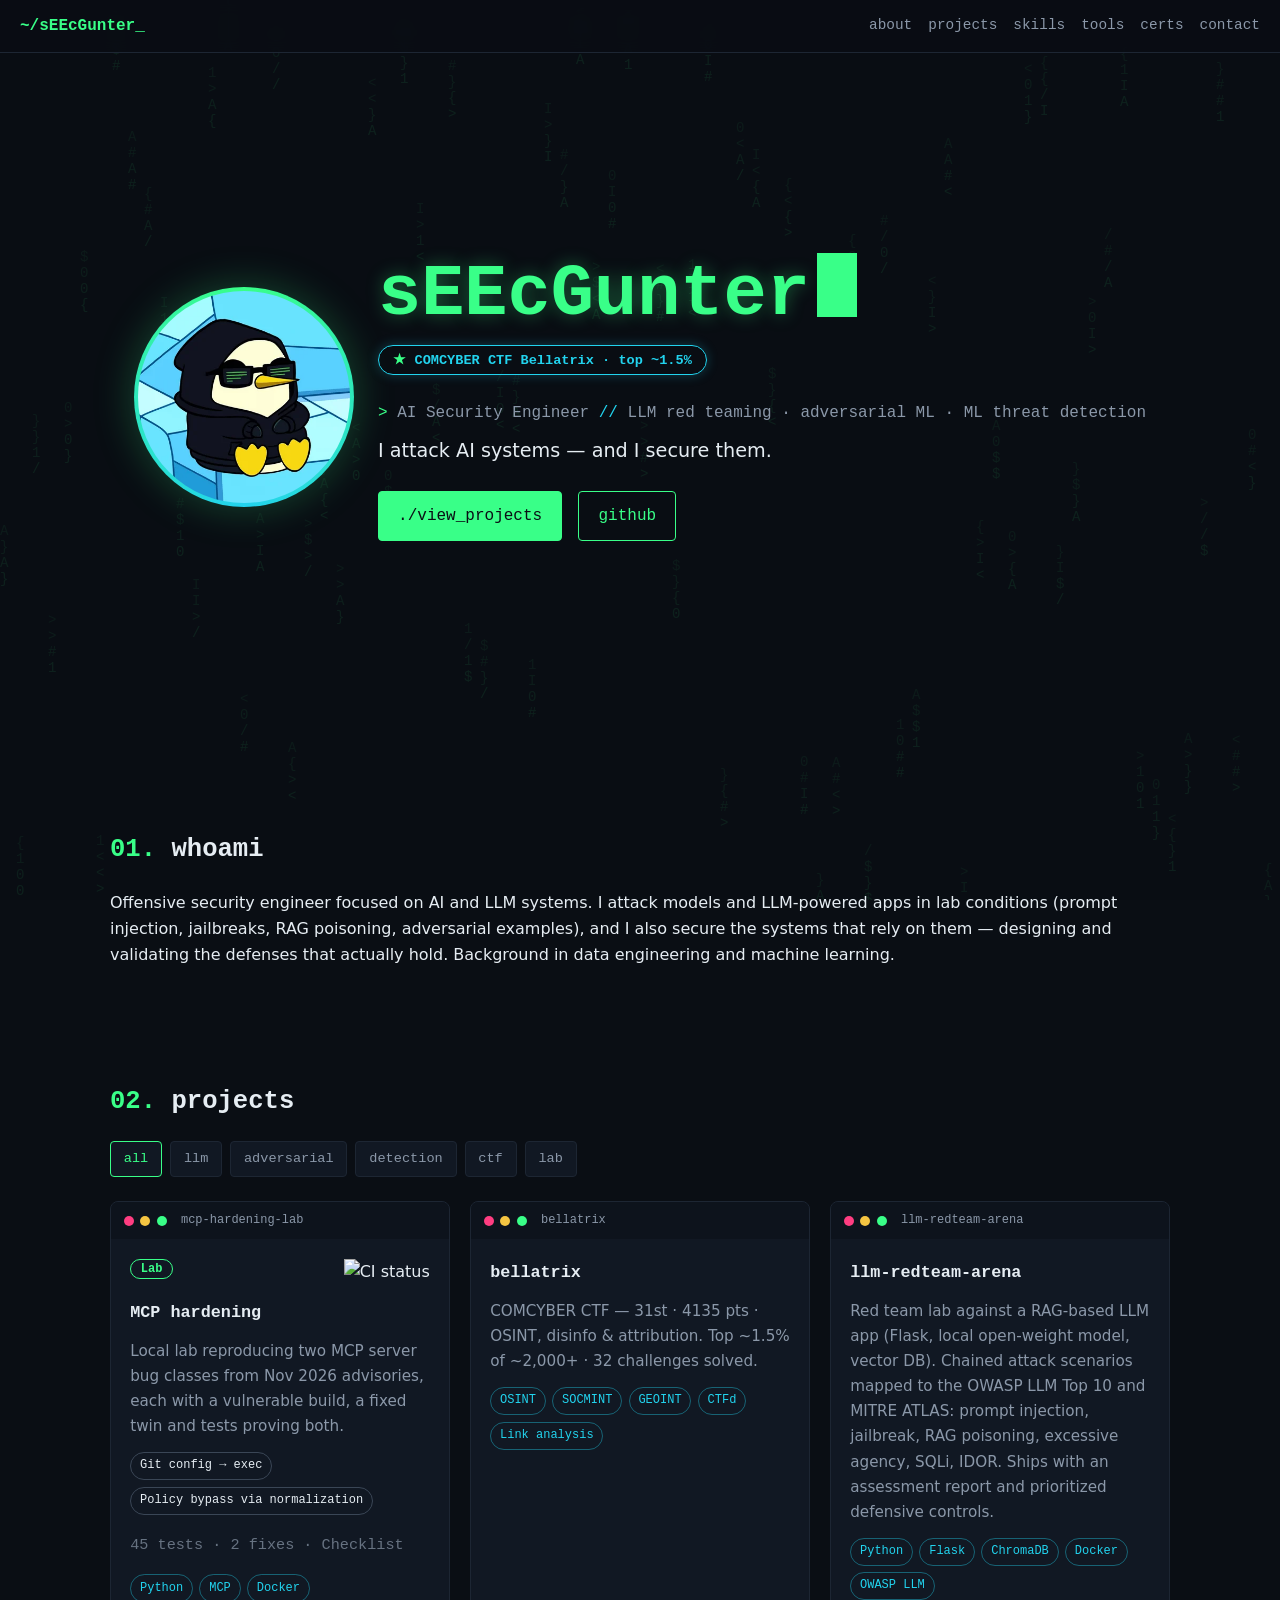
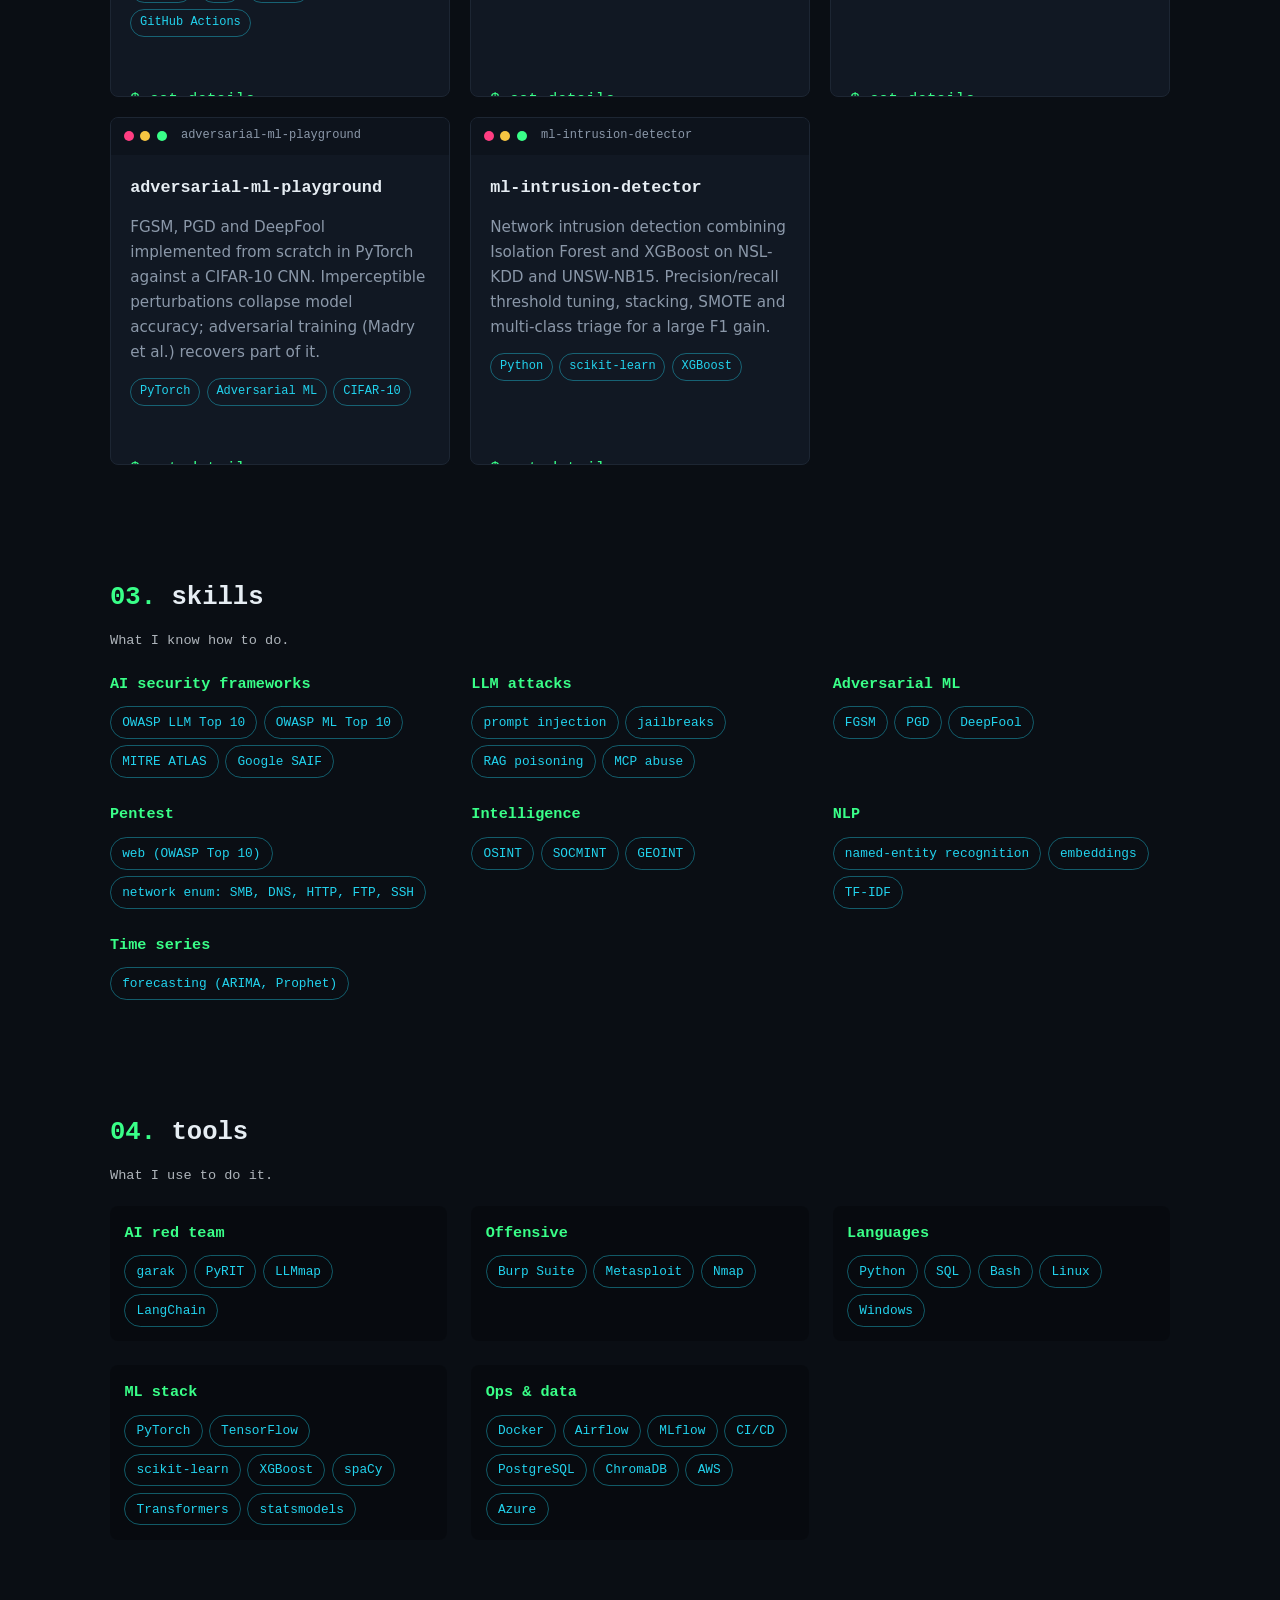
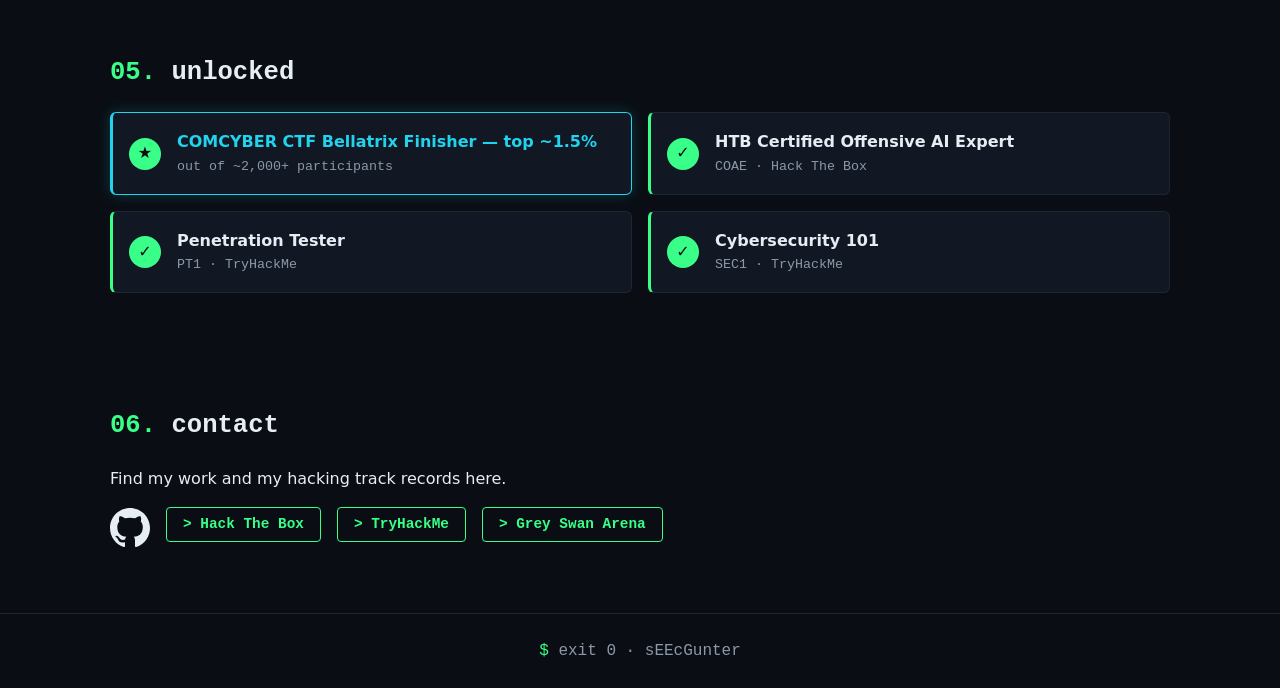
==== commit bea6464f: "Add mcp-hardening-lab project page" ====
--- a/index.html
+++ b/index.html
@@ -52,7 +52,7 @@
       <ul class="tags bugs"><li>Git config → exec</li><li>Policy bypass via normalization</li></ul>
       <p class="proof">45 tests · 2 fixes · Checklist</p>
       <ul class="tags"><li>Python</li><li>MCP</li><li>Docker</li><li>GitHub Actions</li></ul>
-      <a class="link stretch" href="https://github.com/sEEcGunter/mcp-hardening-lab" target="_blank" rel="noopener">View repo →</a></div>
+      <a class="link stretch" href="projects/mcp-hardening-lab.html">$ cat details →</a></div>
     </article>
     <article class="card" data-cat="ctf">
       <div class="bar"><i></i><i></i><i></i><span>bellatrix</span></div>
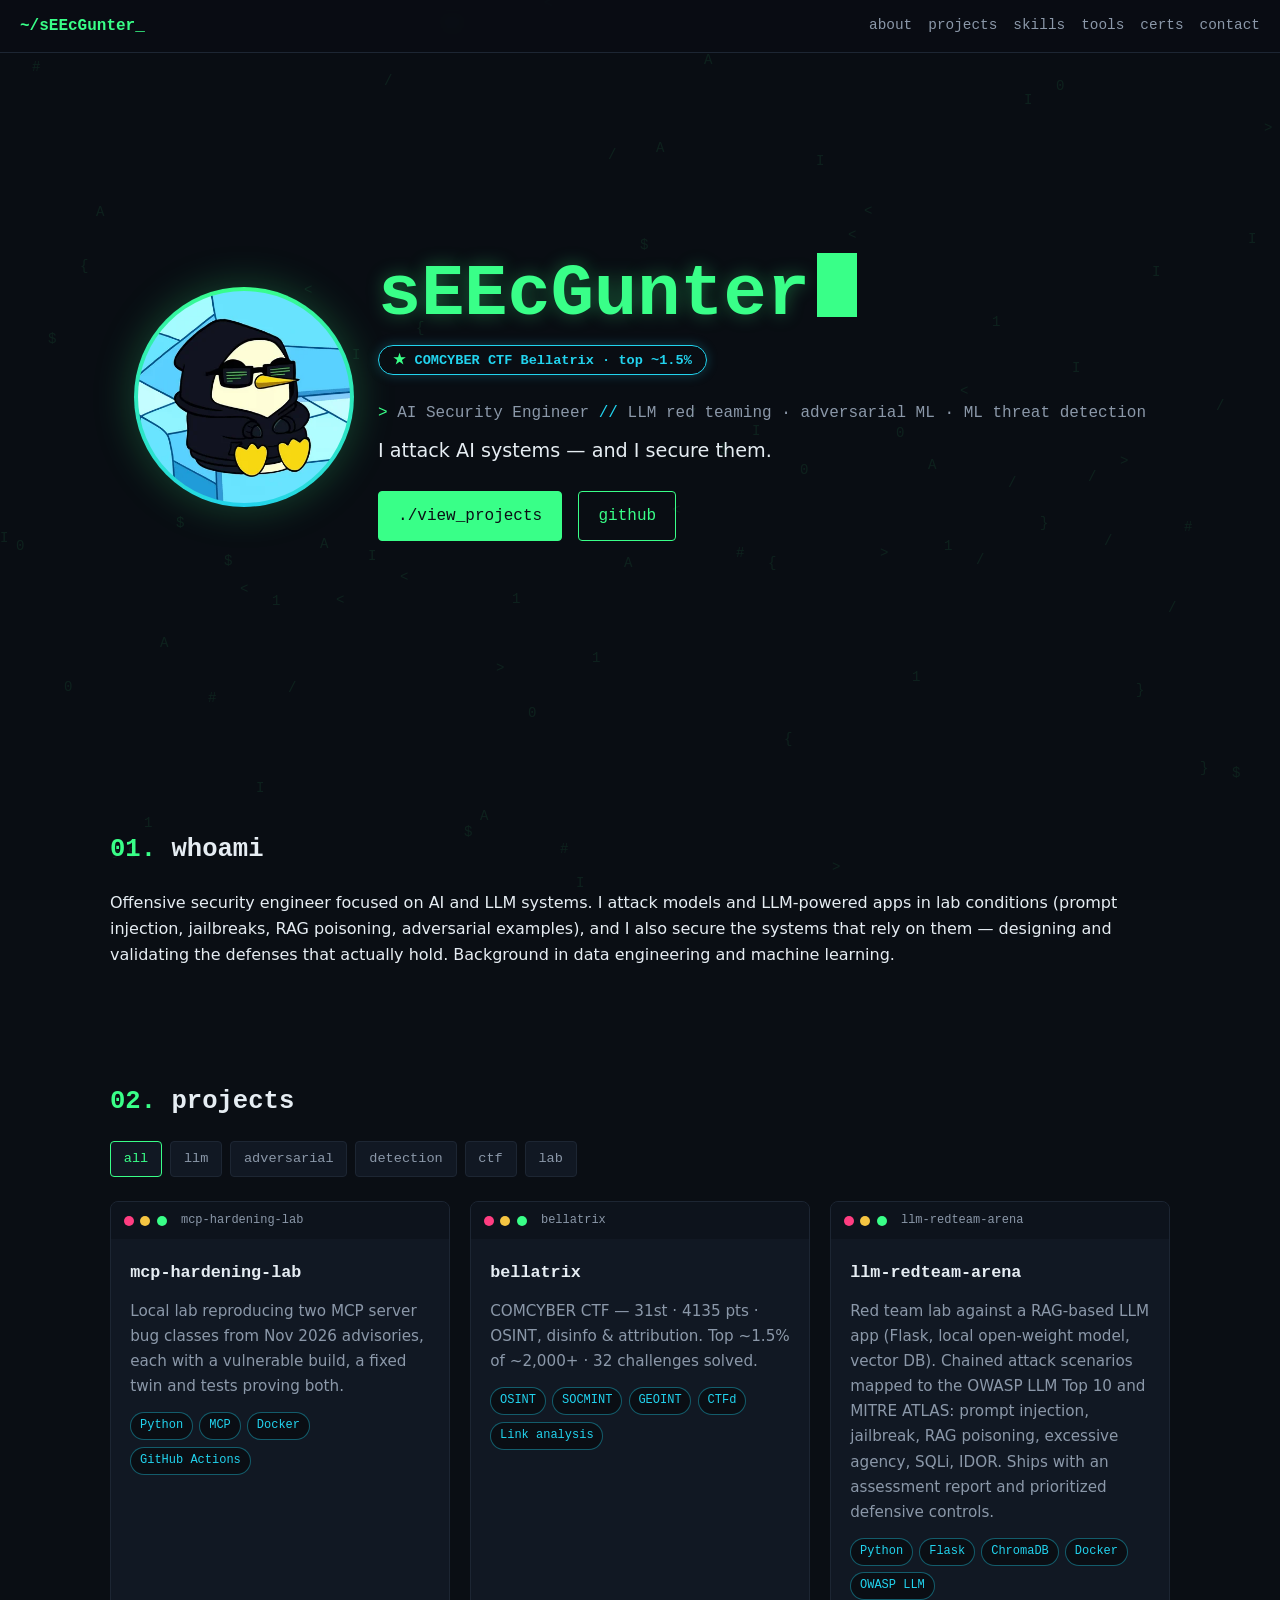
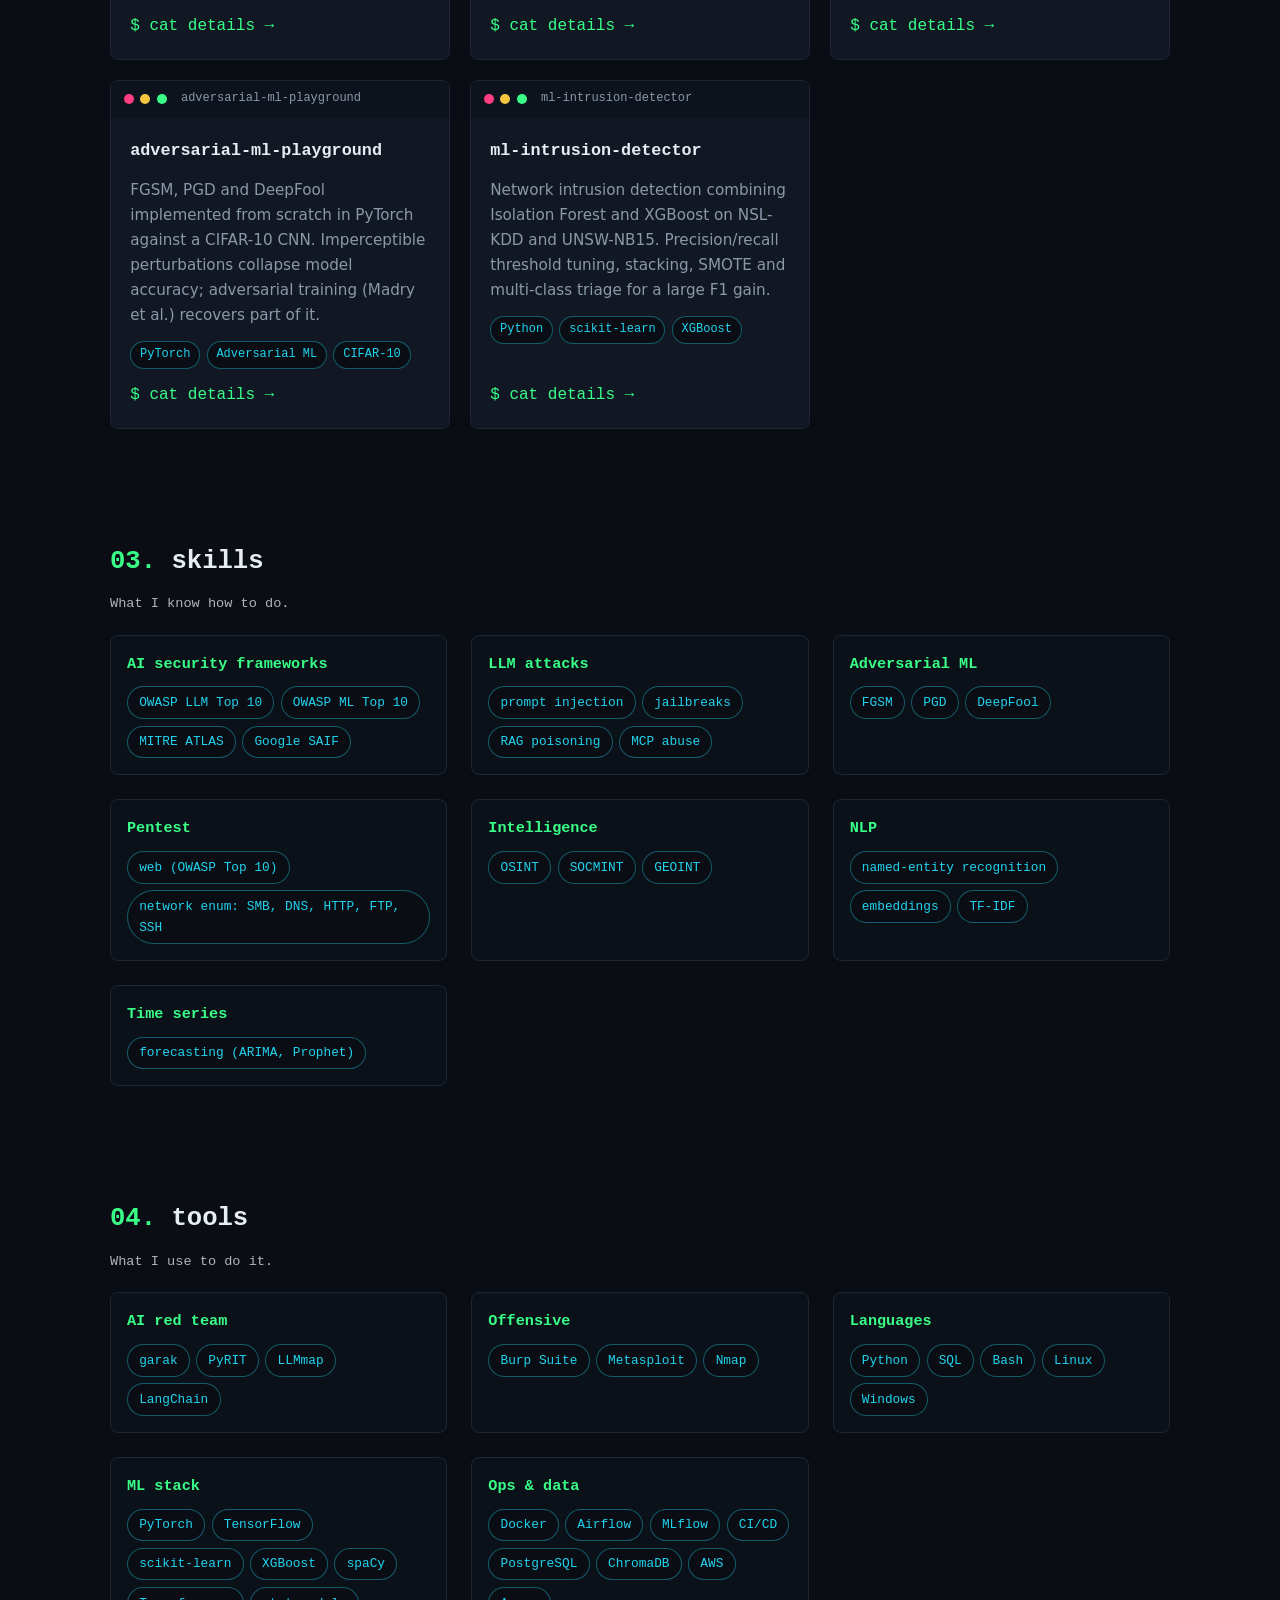
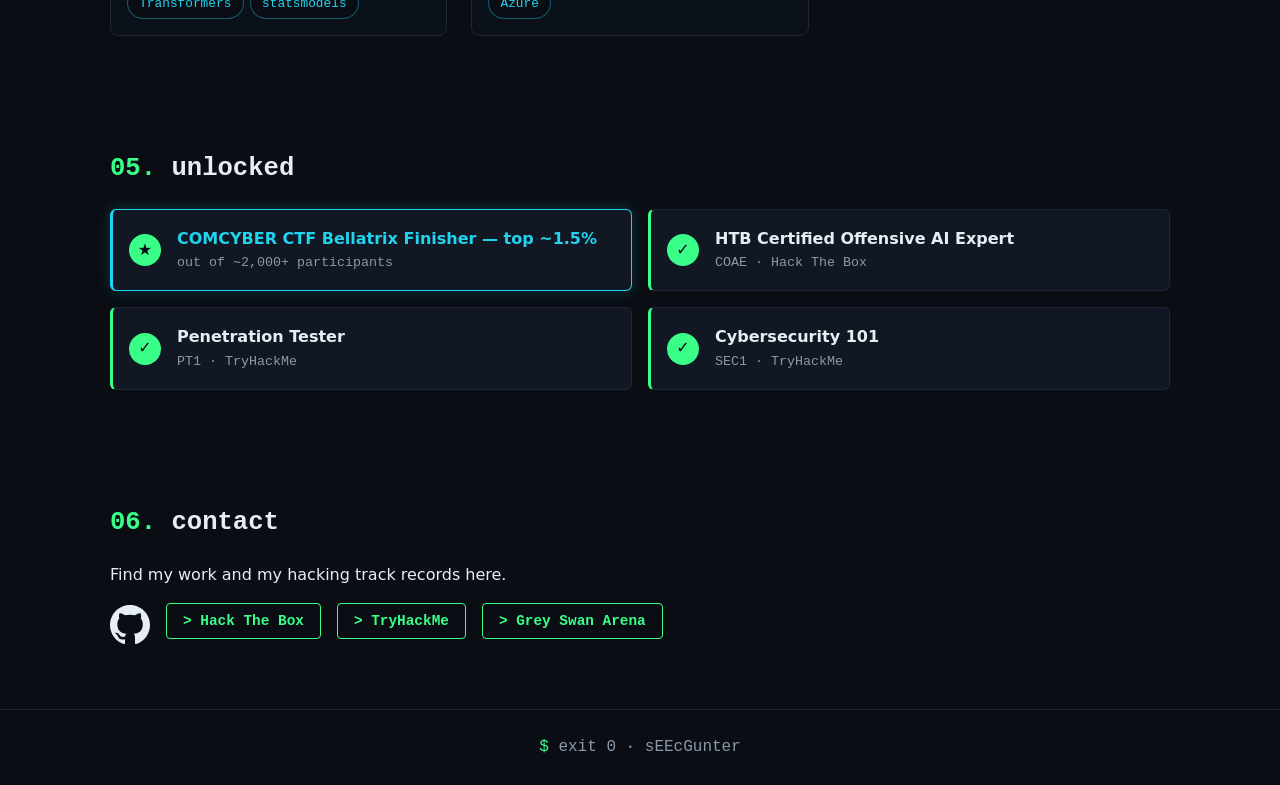
==== commit accf327b: "Homogenize project cards: simplify MCP card, fix clipped details link" ====
--- a/index.html
+++ b/index.html
@@ -46,11 +46,8 @@
   <div class="grid" id="grid">
     <article class="card" data-cat="lab">
       <div class="bar"><i></i><i></i><i></i><span>mcp-hardening-lab</span></div>
-      <div class="body"><div class="head"><span class="kind">Lab</span><img class="ci" src="https://github.com/sEEcGunter/mcp-hardening-lab/actions/workflows/test.yml/badge.svg" alt="CI status" height="20"></div>
-      <h3>MCP hardening</h3>
+      <div class="body"><h3>mcp-hardening-lab</h3>
       <p>Local lab reproducing two MCP server bug classes from Nov 2026 advisories, each with a vulnerable build, a fixed twin and tests proving both.</p>
-      <ul class="tags bugs"><li>Git config → exec</li><li>Policy bypass via normalization</li></ul>
-      <p class="proof">45 tests · 2 fixes · Checklist</p>
       <ul class="tags"><li>Python</li><li>MCP</li><li>Docker</li><li>GitHub Actions</li></ul>
       <a class="link stretch" href="projects/mcp-hardening-lab.html">$ cat details →</a></div>
     </article>
--- a/style.css
+++ b/style.css
@@ -71,8 +71,7 @@
 .sub{font-family:var(--mono);font-size:.85rem;opacity:.75;margin:-.5rem 0 1.2rem}
 .skills .tags li{font-size:.8rem;padding:.3rem .7rem}
 .tools > div{background:rgba(0,0,0,.25);border-radius:8px;padding:.9rem}
-.card .head{display:flex;flex-wrap:wrap;align-items:center;justify-content:space-between;gap:.5rem;margin-bottom:.4rem}
-.kind{font:600 .75rem var(--mono);color:var(--g);border:1px solid var(--g);border-radius:999px;padding:.15rem .6rem}
-.ci{display:block;height:20px;width:auto}
-.tags.bugs li{color:inherit;border-color:#3a4656}
-.proof{font:.8rem var(--mono);opacity:.7;margin:.5rem 0}
+.skills > div{background:#0b1118;border:1px solid #1d2633;border-radius:8px;padding:1rem}
+.tags li{background:#0a0e14}
+.card{display:flex;flex-direction:column}
+.body{flex:1;height:auto}
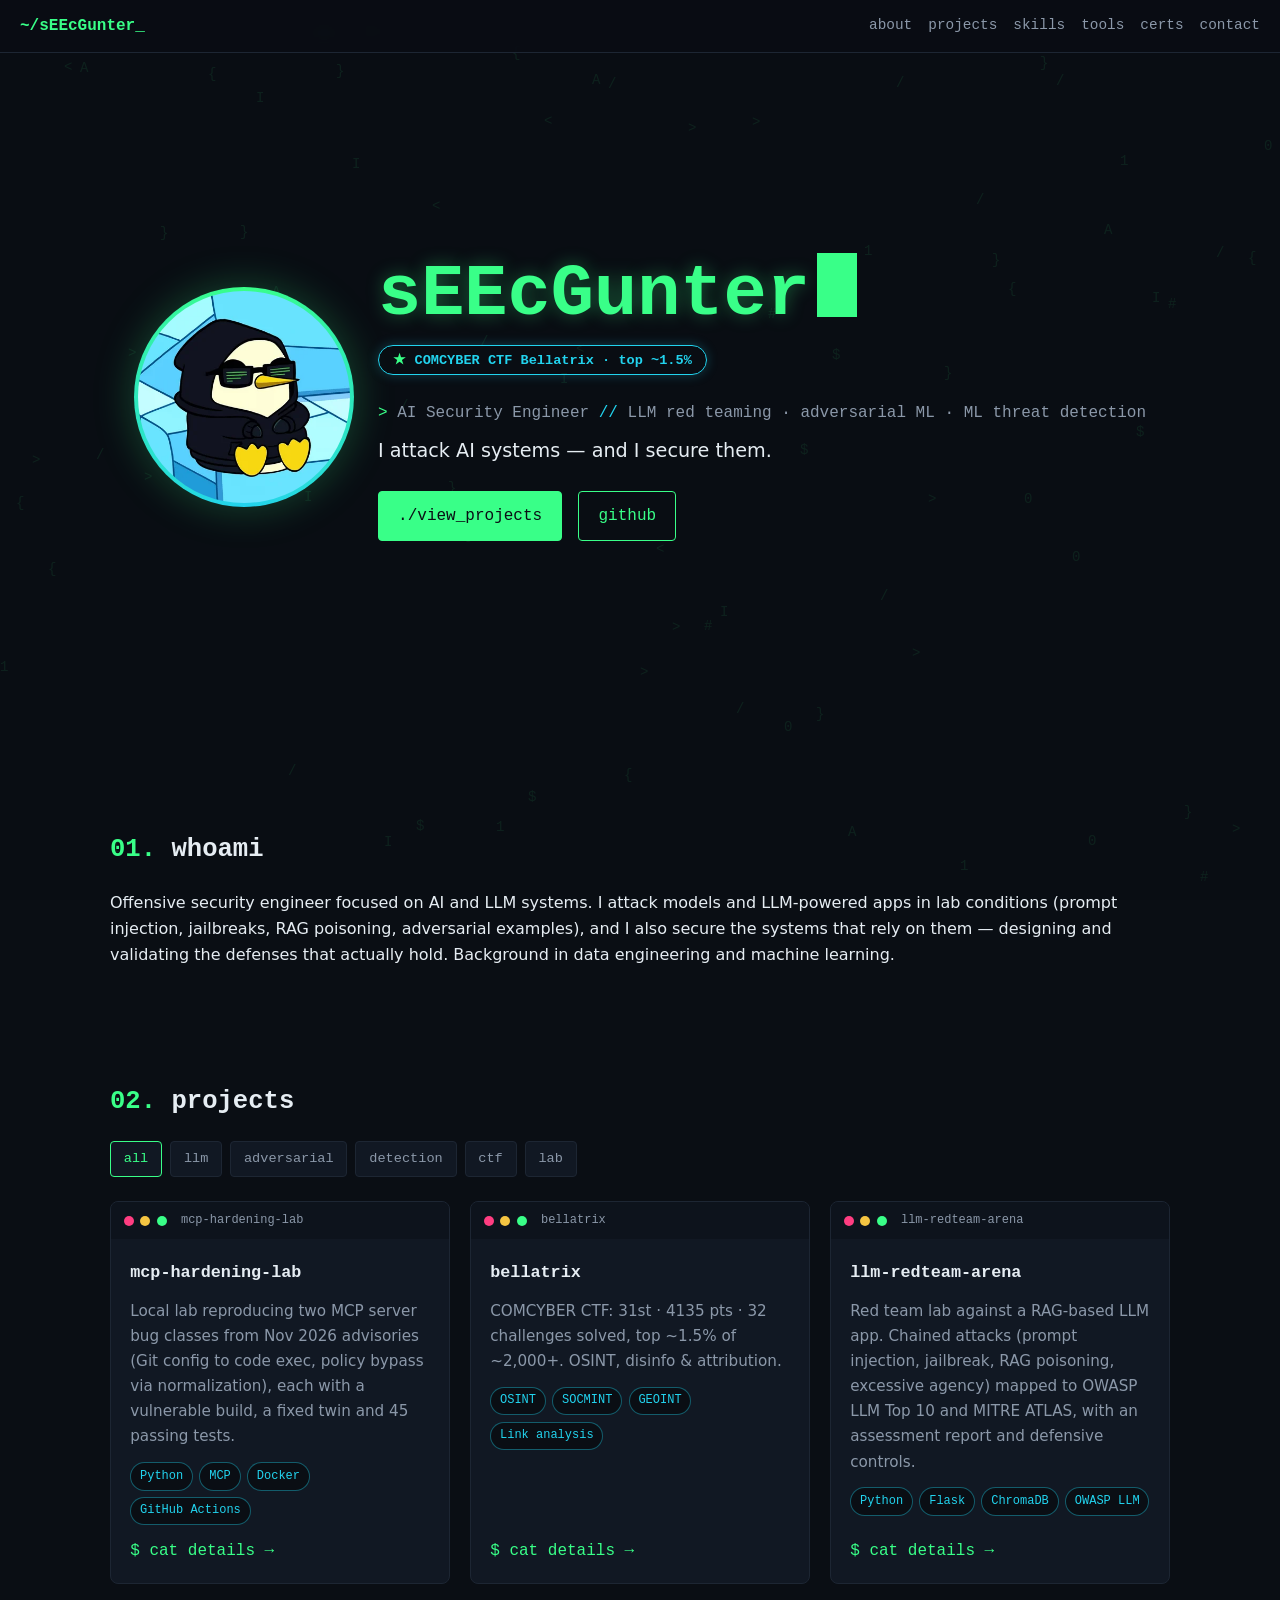
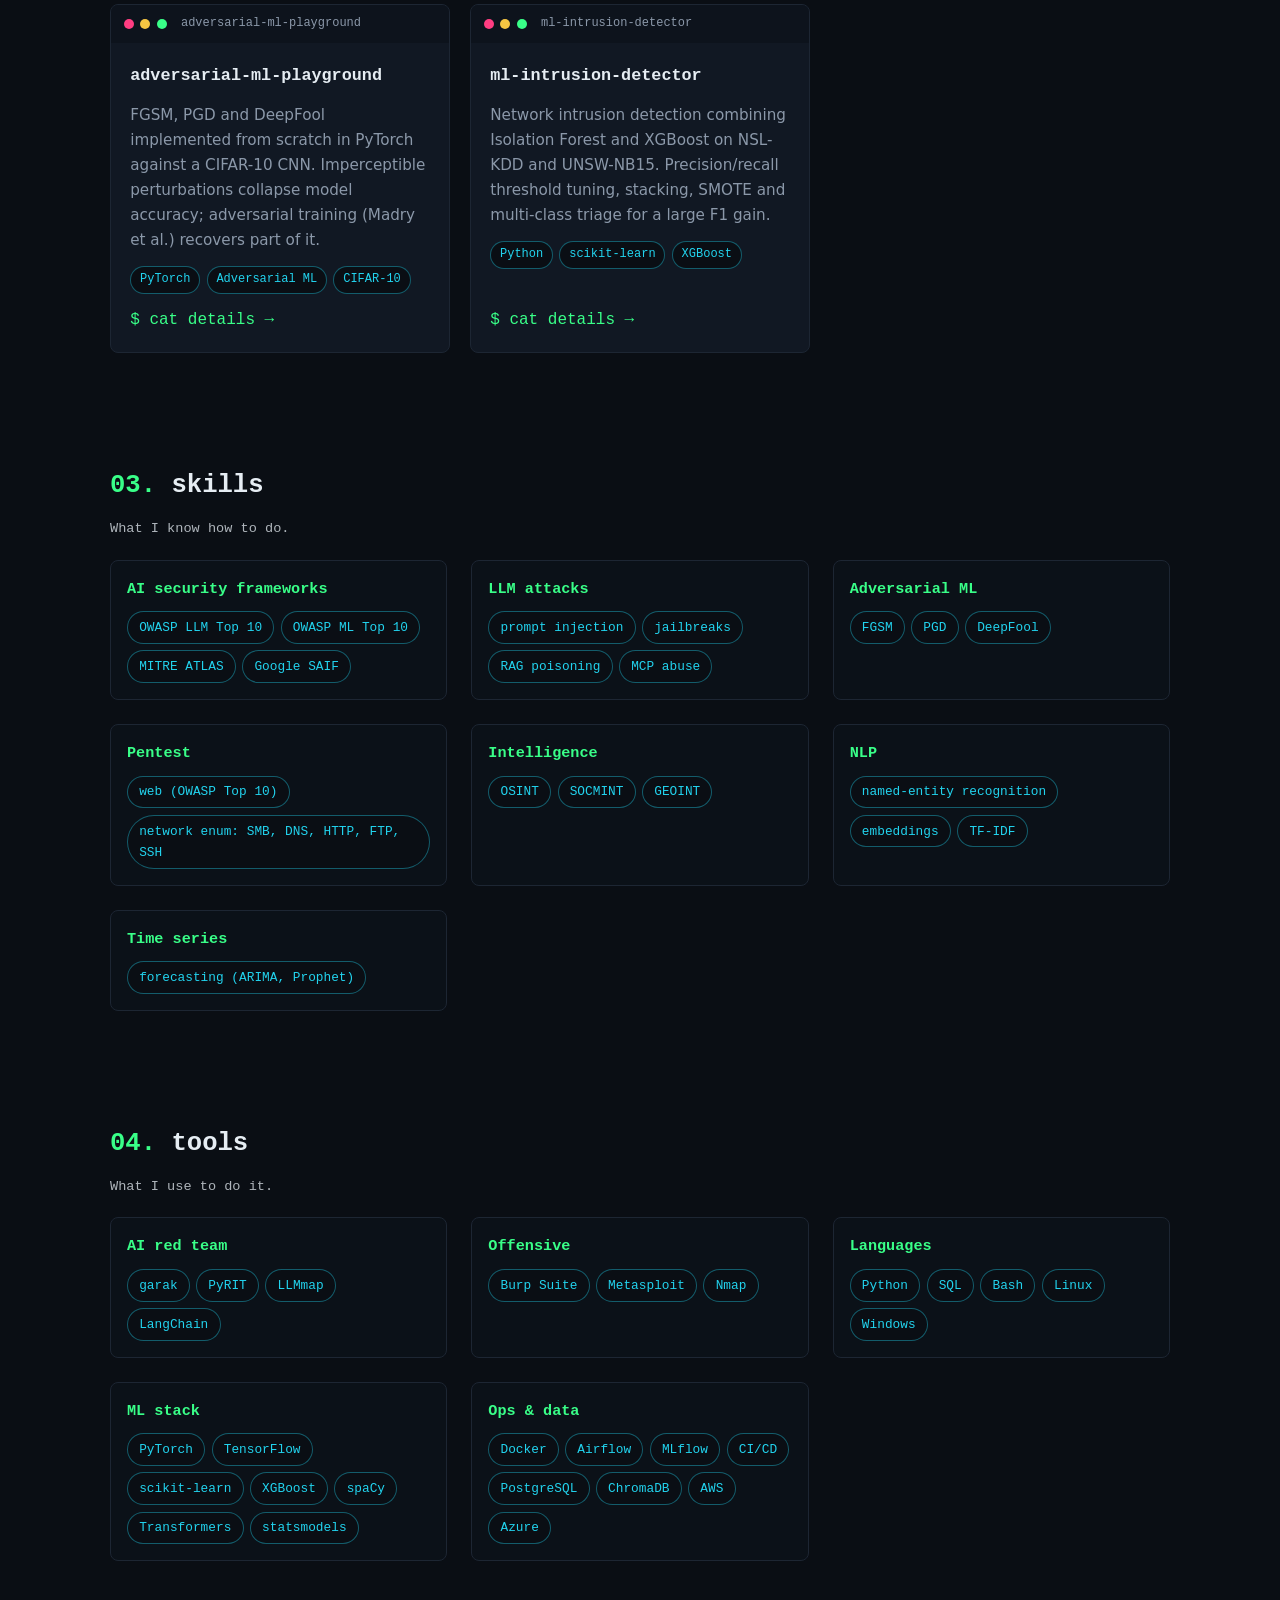
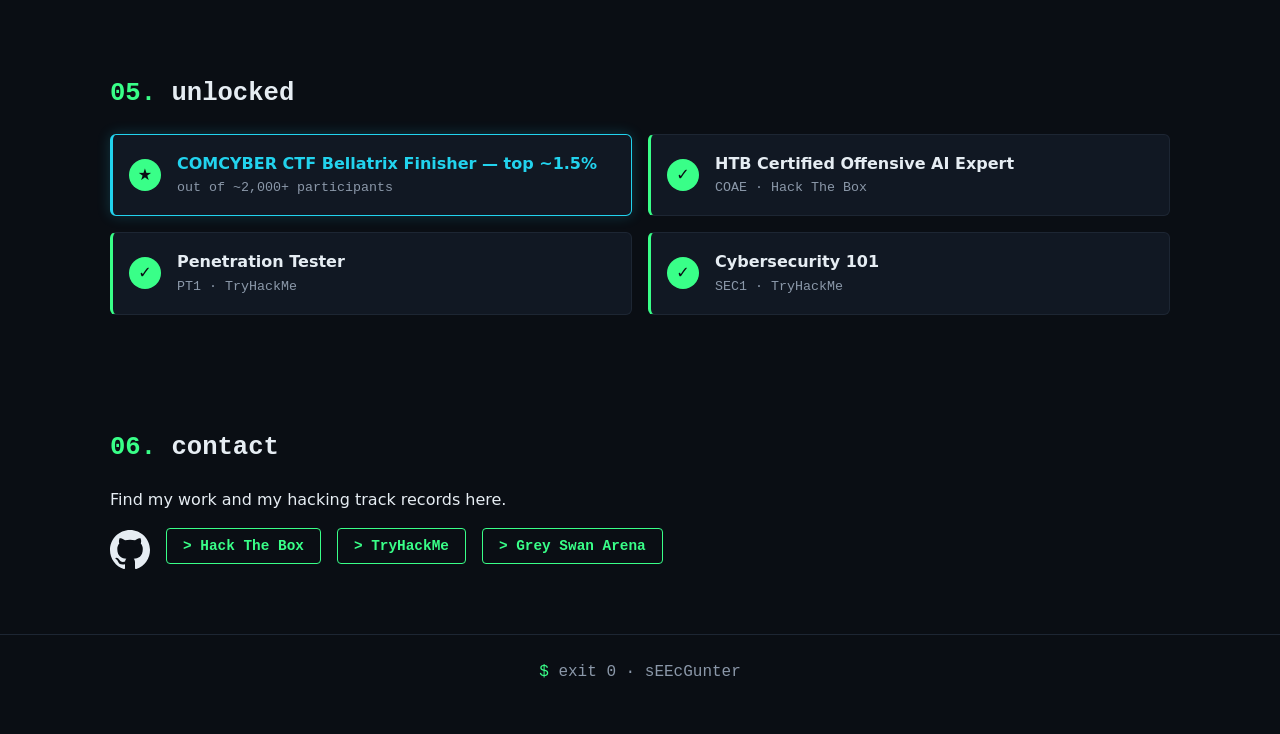
==== commit 5f3e4a18: "Card copy from Contenu: 4-line summaries, max 4 tags" ====
--- a/index.html
+++ b/index.html
@@ -47,22 +47,22 @@
     <article class="card" data-cat="lab">
       <div class="bar"><i></i><i></i><i></i><span>mcp-hardening-lab</span></div>
       <div class="body"><h3>mcp-hardening-lab</h3>
-      <p>Local lab reproducing two MCP server bug classes from Nov 2026 advisories, each with a vulnerable build, a fixed twin and tests proving both.</p>
+      <p>Local lab reproducing two MCP server bug classes from Nov 2026 advisories (Git config to code exec, policy bypass via normalization), each with a vulnerable build, a fixed twin and 45 passing tests.</p>
       <ul class="tags"><li>Python</li><li>MCP</li><li>Docker</li><li>GitHub Actions</li></ul>
       <a class="link stretch" href="projects/mcp-hardening-lab.html">$ cat details →</a></div>
     </article>
     <article class="card" data-cat="ctf">
       <div class="bar"><i></i><i></i><i></i><span>bellatrix</span></div>
       <div class="body"><h3>bellatrix</h3>
-      <p>COMCYBER CTF — 31st · 4135 pts · OSINT, disinfo &amp; attribution. Top ~1.5% of ~2,000+ · 32 challenges solved.</p>
-      <ul class="tags"><li>OSINT</li><li>SOCMINT</li><li>GEOINT</li><li>CTFd</li><li>Link analysis</li></ul>
+      <p>COMCYBER CTF: 31st · 4135 pts · 32 challenges solved, top ~1.5% of ~2,000+. OSINT, disinfo &amp; attribution.</p>
+      <ul class="tags"><li>OSINT</li><li>SOCMINT</li><li>GEOINT</li><li>Link analysis</li></ul>
       <a class="link stretch" href="projects/bellatrix.html">$ cat details →</a></div>
     </article>
     <article class="card" data-cat="llm">
       <div class="bar"><i></i><i></i><i></i><span>llm-redteam-arena</span></div>
       <div class="body"><h3>llm-redteam-arena</h3>
-      <p>Red team lab against a RAG-based LLM app (Flask, local open-weight model, vector DB). Chained attack scenarios mapped to the OWASP LLM Top 10 and MITRE ATLAS: prompt injection, jailbreak, RAG poisoning, excessive agency, SQLi, IDOR. Ships with an assessment report and prioritized defensive controls.</p>
-      <ul class="tags"><li>Python</li><li>Flask</li><li>ChromaDB</li><li>Docker</li><li>OWASP LLM</li></ul>
+      <p>Red team lab against a RAG-based LLM app. Chained attacks (prompt injection, jailbreak, RAG poisoning, excessive agency) mapped to OWASP LLM Top 10 and MITRE ATLAS, with an assessment report and defensive controls.</p>
+      <ul class="tags"><li>Python</li><li>Flask</li><li>ChromaDB</li><li>OWASP LLM</li></ul>
       <a class="link stretch" href="projects/llm-redteam-arena.html">$ cat details →</a></div>
     </article>
     <article class="card" data-cat="adv">
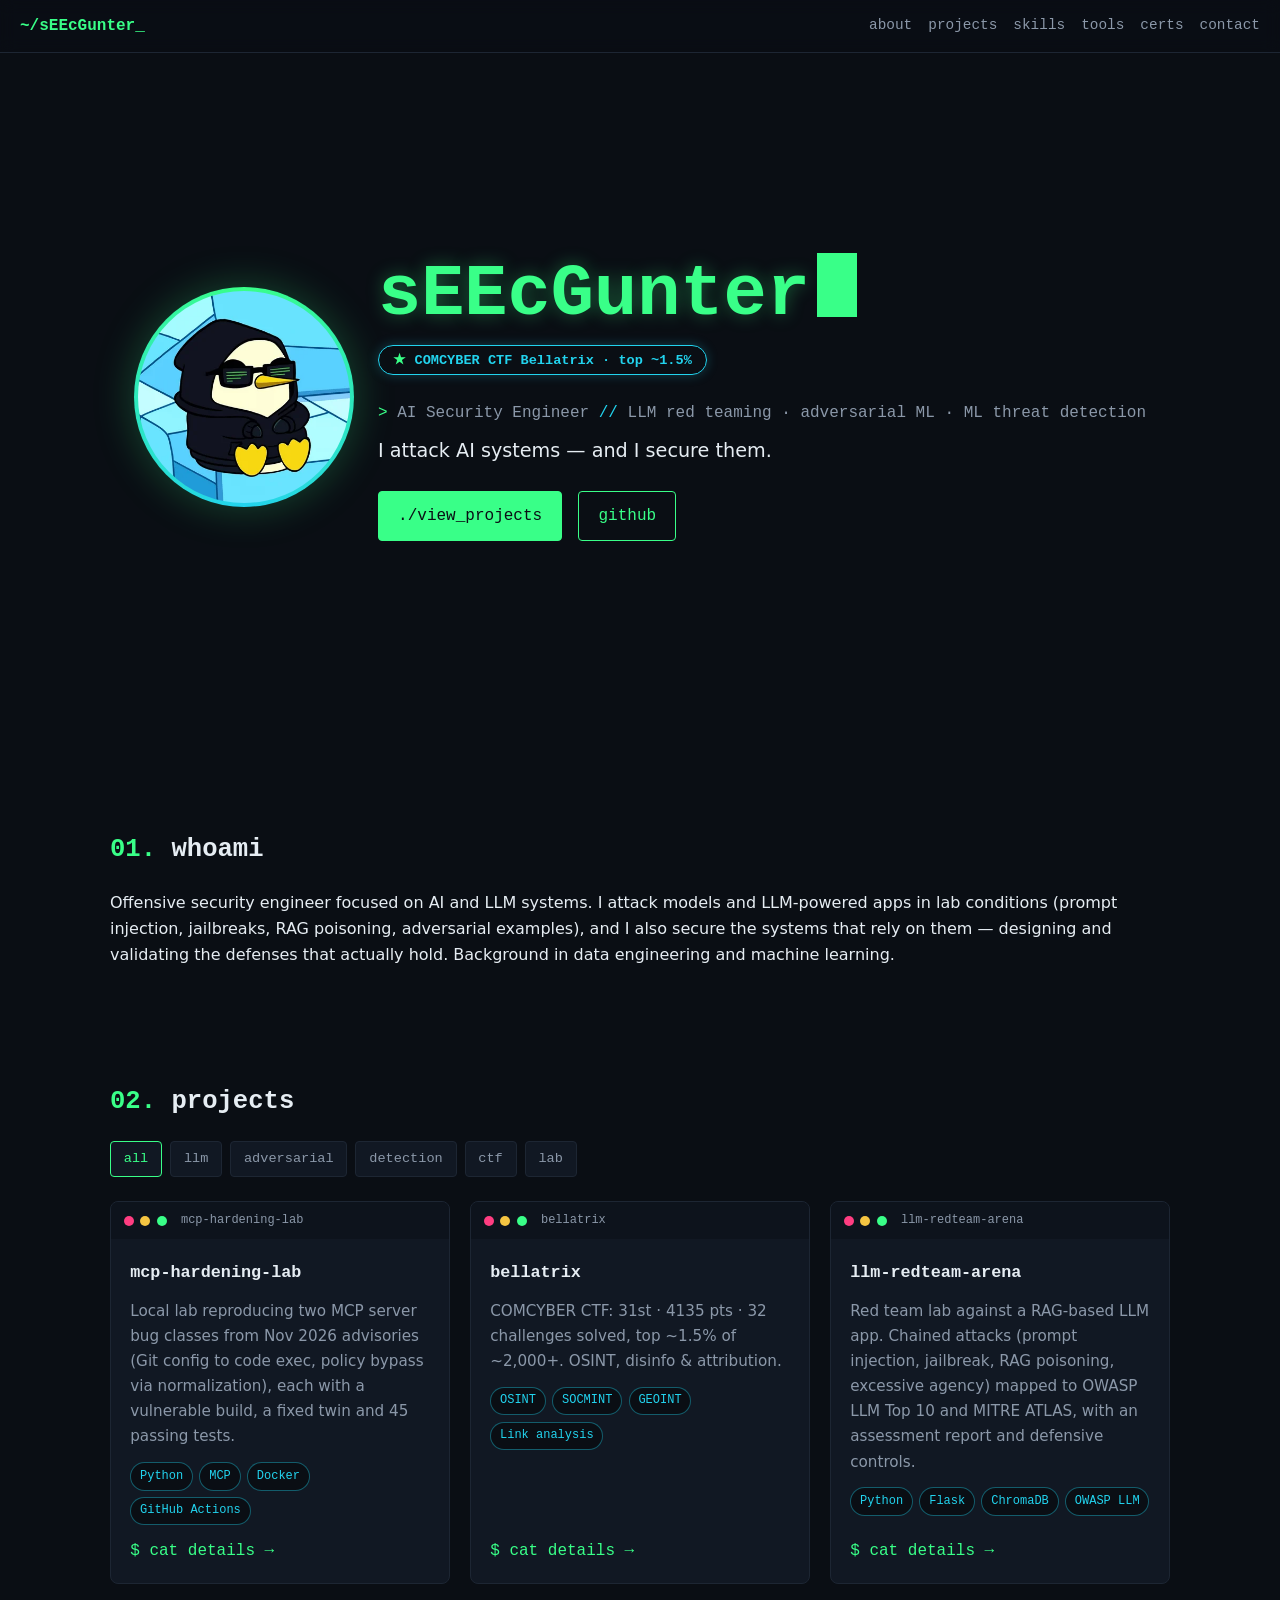
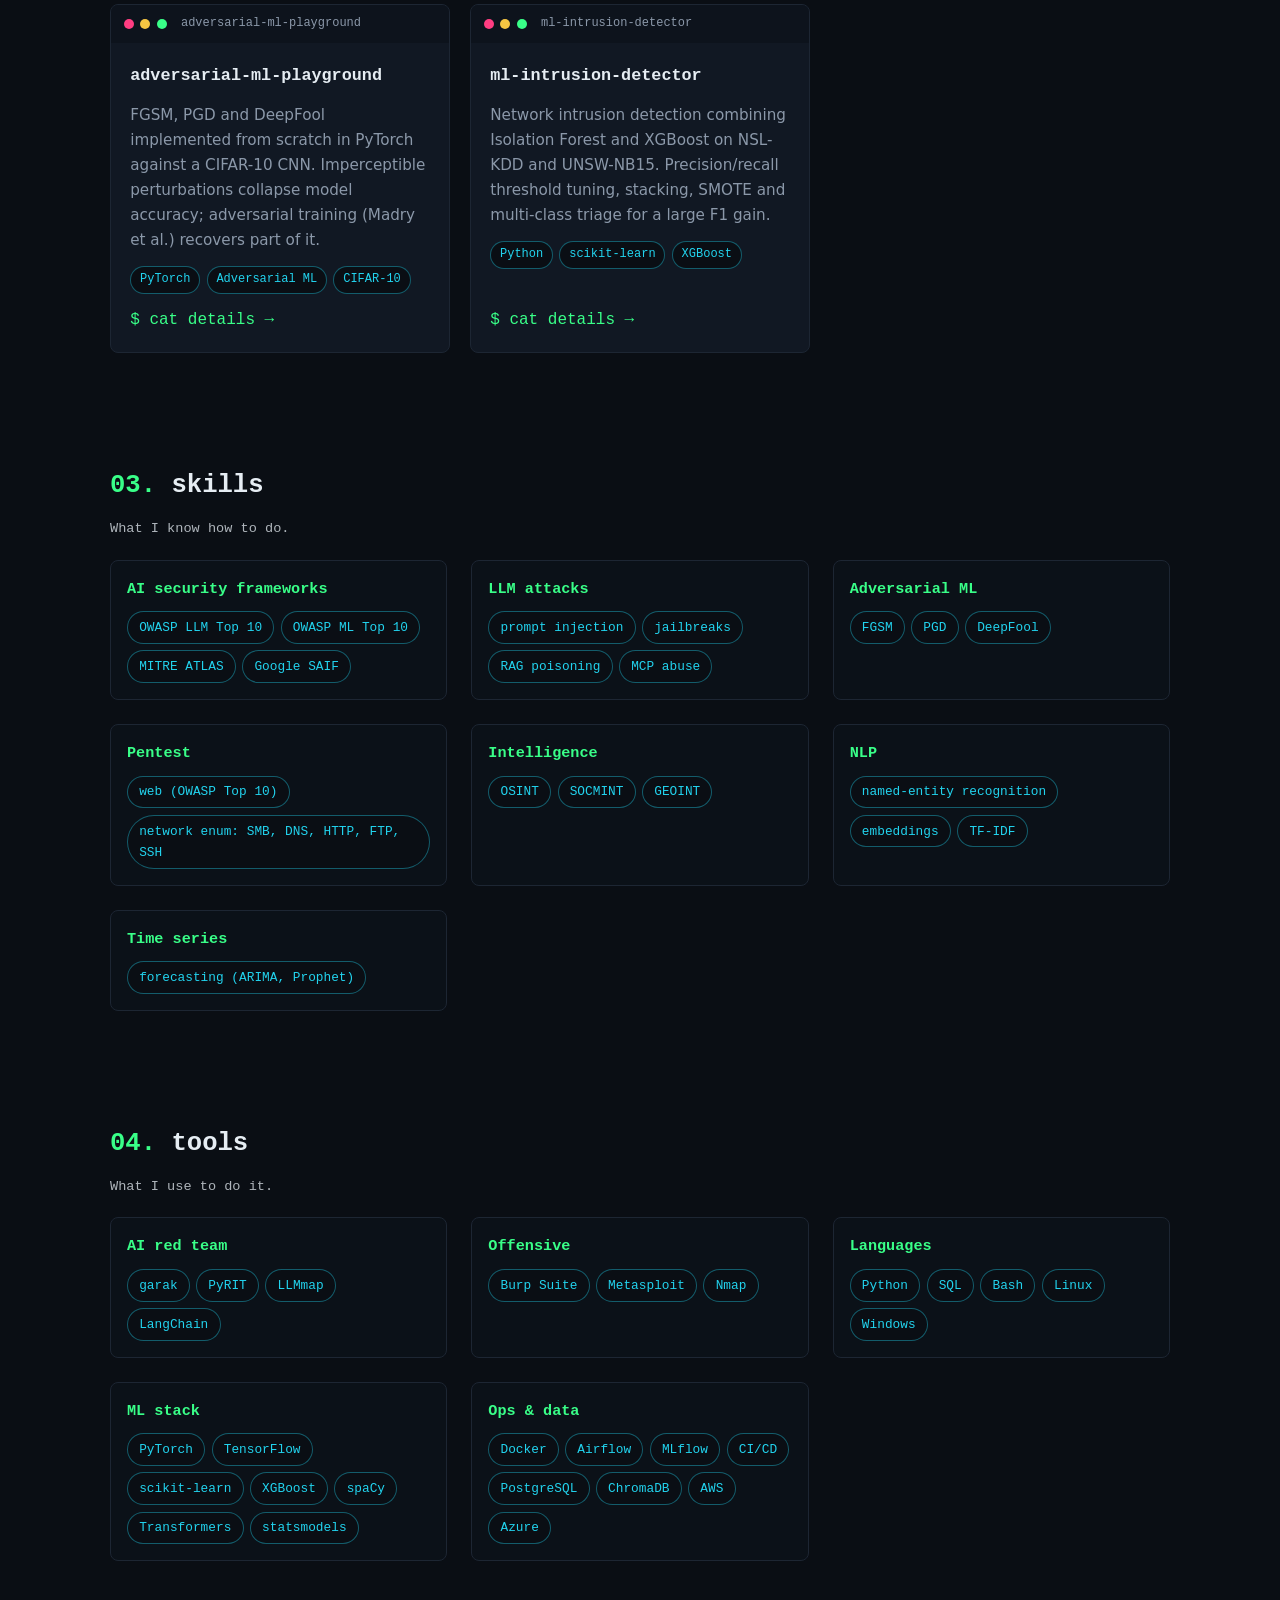
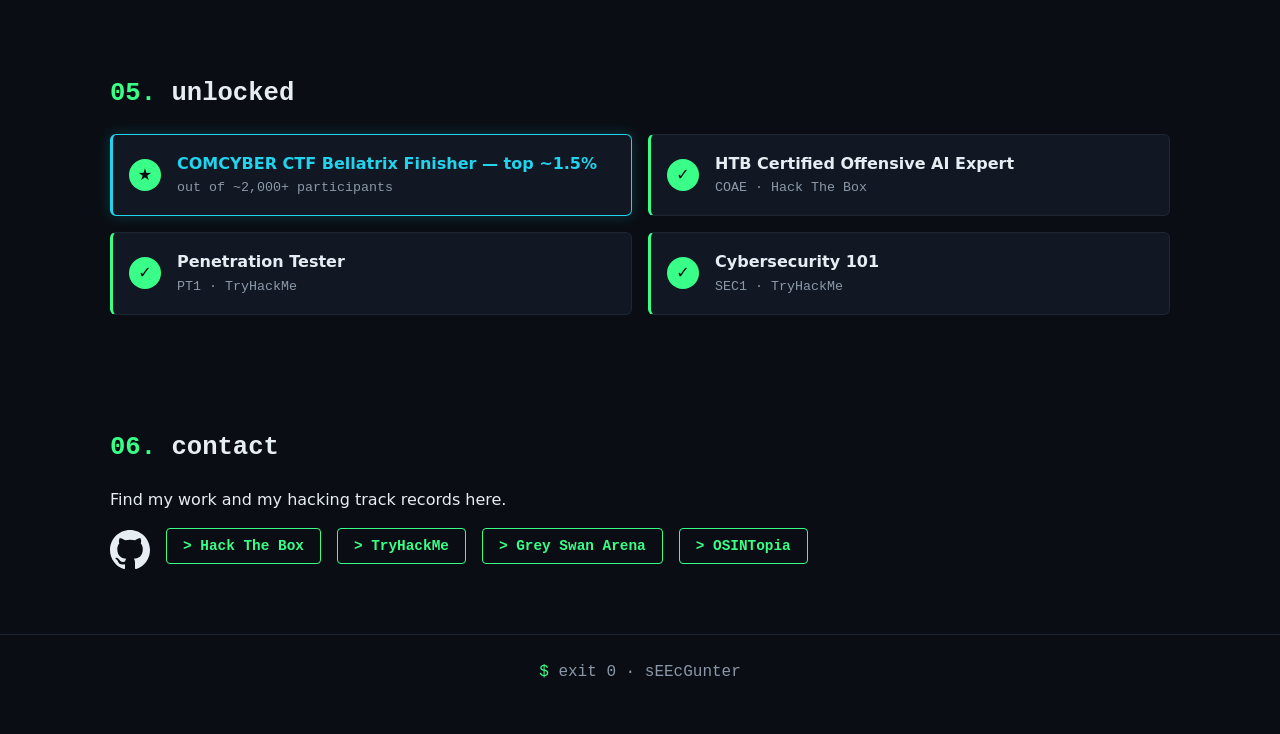
==== commit 1c4bbaaa: "Add OSINTopia profile link" ====
--- a/index.html
+++ b/index.html
@@ -128,6 +128,7 @@
   <a class="plat" href="https://profile.hackthebox.com/profile/019c6d99-c4ce-72be-875d-35ab79f6ef11" rel="noopener noreferrer">&gt; Hack The Box</a>
   <a class="plat" href="https://tryhackme.com/p/sEEcGunter" rel="noopener noreferrer">&gt; TryHackMe</a>
   <a class="plat" href="https://app.grayswan.ai/arena/user/6a9add301ba06ae57cdb62d8" rel="noopener noreferrer">&gt; Grey Swan Arena</a>
+  <a class="plat" href="https://challenges.osintopia.fr/profil-public/sEEcGunter" rel="noopener noreferrer">&gt; OSINTopia</a>
   </div>
 </section>
 </main>
